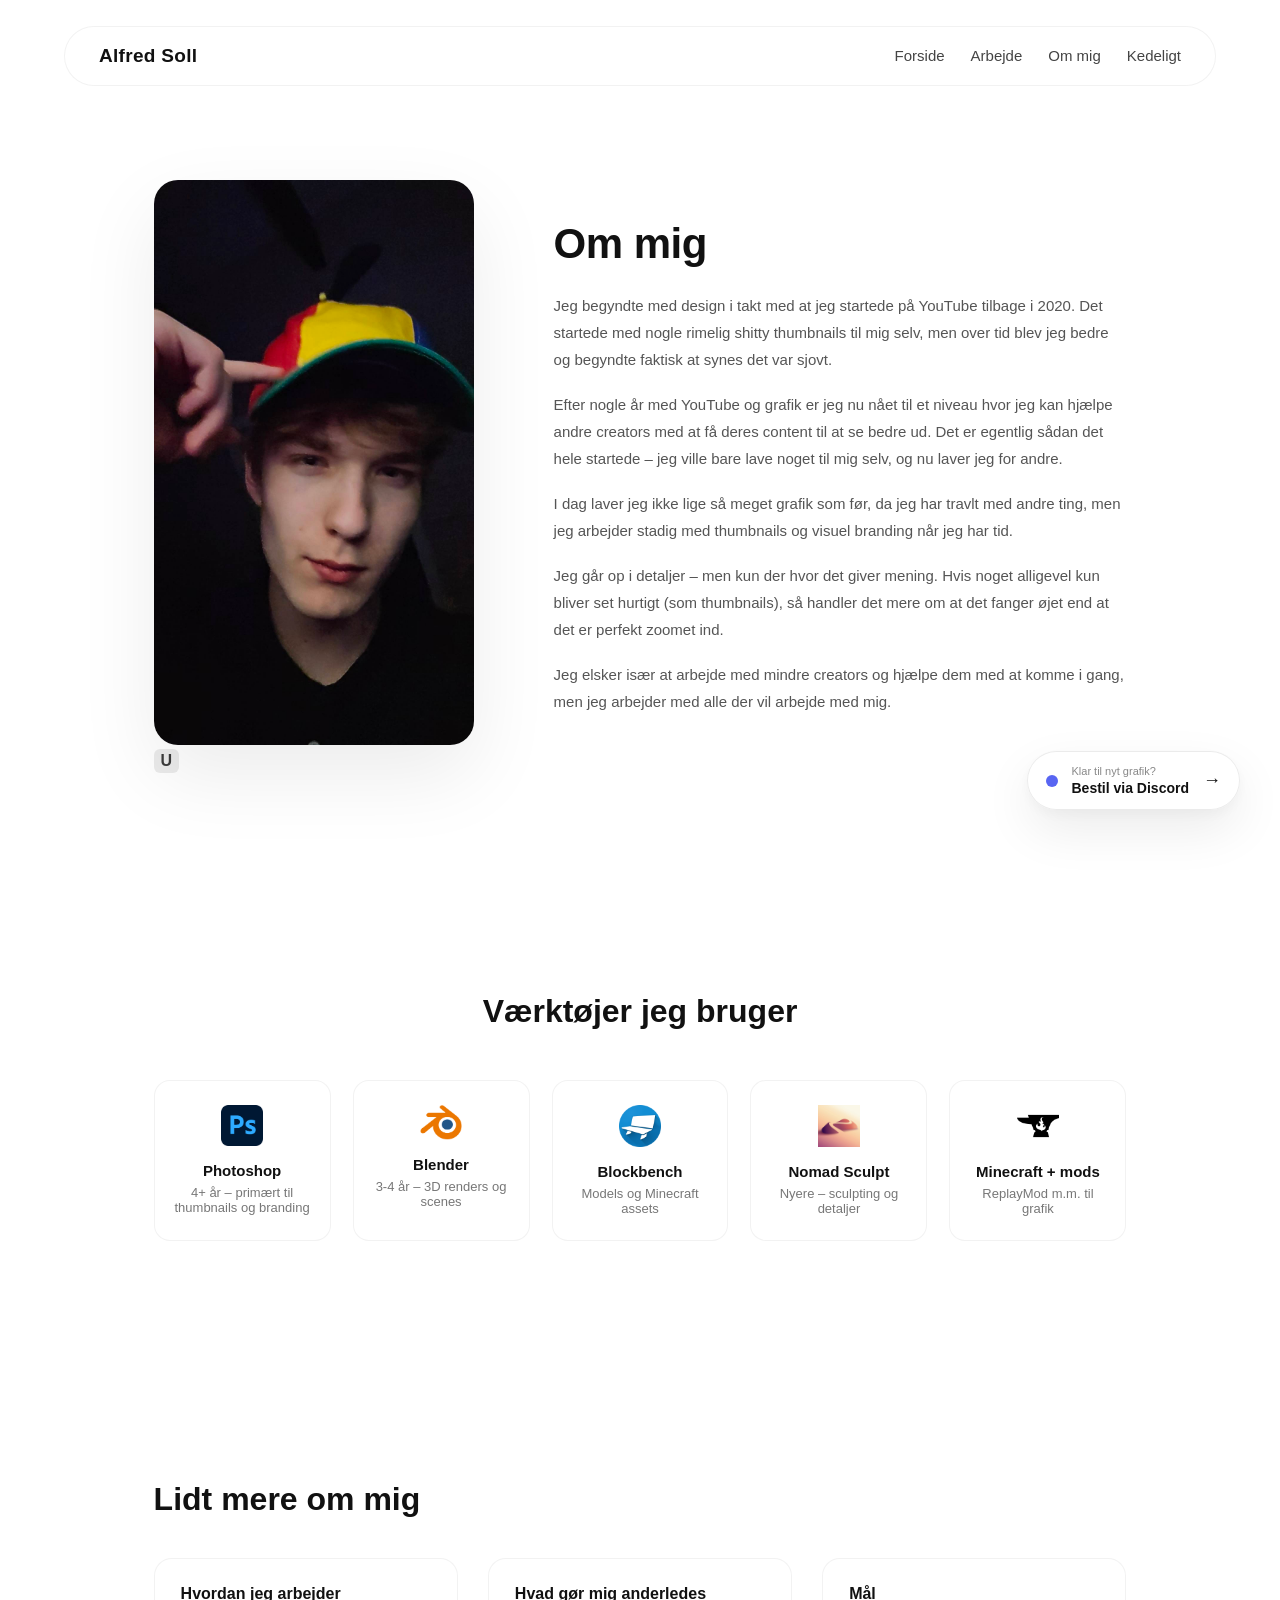
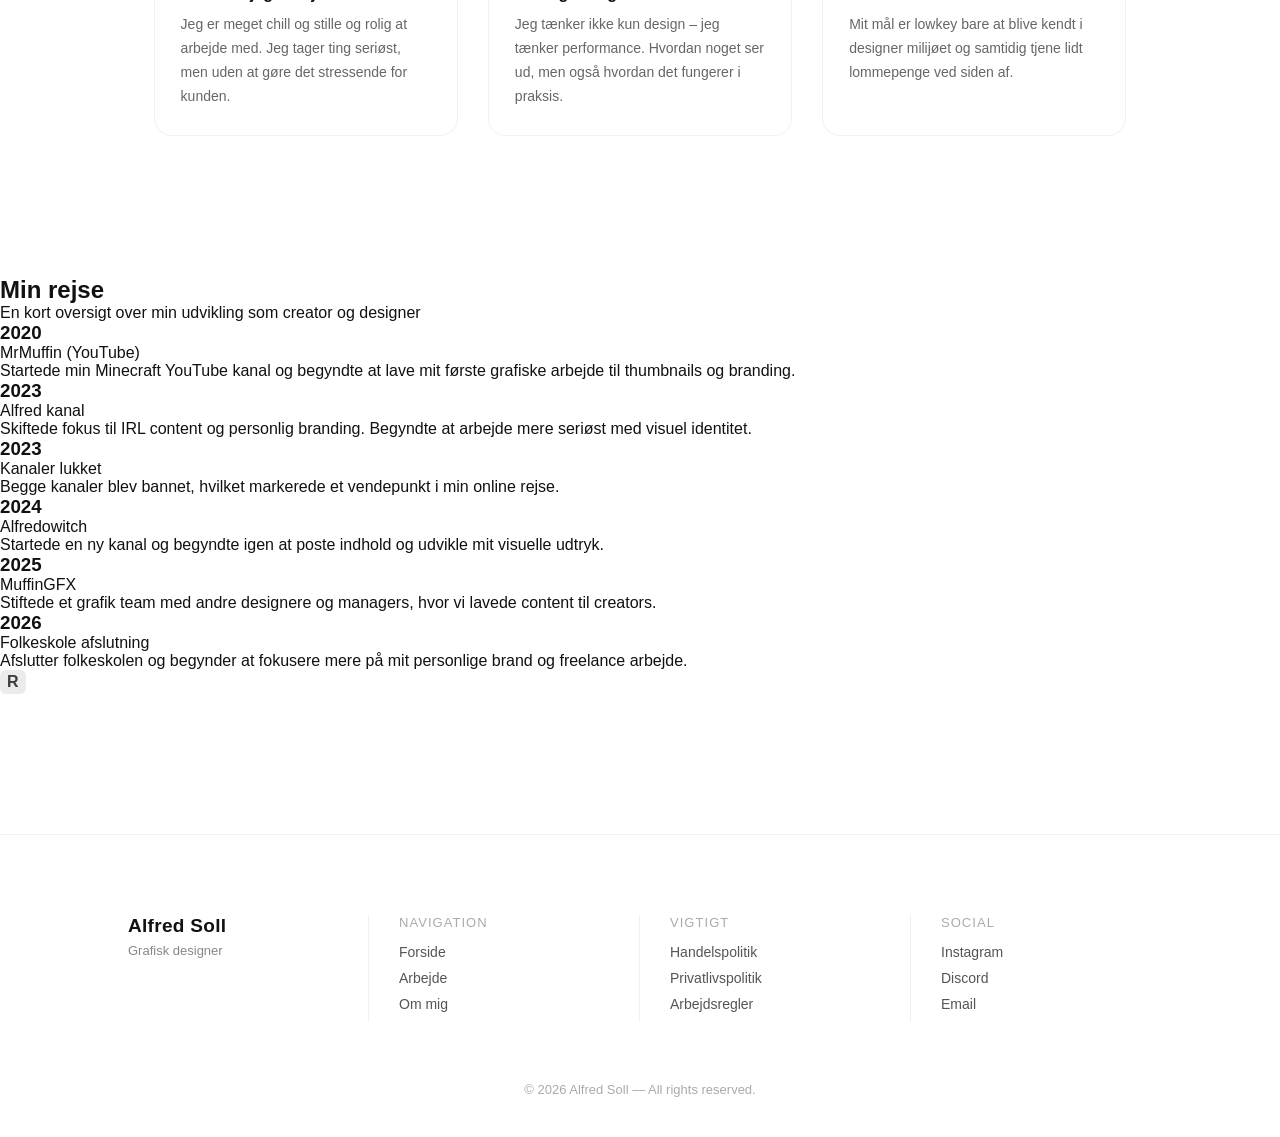
==== about.html @ ade2a6ad "Update about.html" ====
<!DOCTYPE html>
<html lang="da">
<head>
  <meta charset="UTF-8">
  <meta name="viewport" content="width=device-width, initial-scale=1.0">
  <title>Om mig - Alfred Soll</title>
  <link rel="stylesheet" href="style.css">
  <link rel="stylesheet" href="about.css">
  <link rel="icon" type="image/png" href="tools/navico.png">
  <meta property="og:title" content="Alfred Soll — Grafisk Designer">
  <meta property="og:description" content="Min personlige hjemmeside - find alt mit arbejde her.">
  <meta property="og:image" content="https://alfredsoll.dk/preview.png">
  <meta property="og:url" content="https://alfredsoll.dk">
  <meta property="og:type" content="website">

  <meta name="twitter:card" content="summary_large_image">
</head>
<body>

<!-- NAVBAR -->
<header class="nav" id="nav">
    <div class="left">
        <a href="/" class="brand">Alfred Soll</a>
    <button class="hamburger" onclick="document.querySelector('.center').classList.toggle('mobile-open')">☰</button>
    </div>

    <div class="center">
        <a href="/">Forside</a>
        <a href="/arbejde">Arbejde</a>
        <a href="/om-mig">Om mig</a>
        
        <div class="dropdown">
          <a href="#" class="dropbtn">Kedeligt</a>

          <div class="dropdown-content">
            <a href="legal/handelsbetingelser">Handelspolitik</a>
            <a href="legal/privatlivspolitik">Privatlivspolitik</a>
            <a href="legal/arbejdsregler">Arbejdsregler</a>
          </div>
        </div>
    </div>
    </header>

<!-- CONTENT -->
<section class="about">

  <div class="about-container">

    <!-- IMAGE -->
    <div class="about-image">
      <img src="billeder/sigma2.jpg" alt="Alfred Soll">
      <span class="hidden-letter">U</span>
    </div>

    <!-- TEXT -->
    <div class="about-text">

      <h1>Om mig</h1>

      <p>
        Jeg begyndte med design i takt med at jeg startede på YouTube tilbage i 2020. 
        Det startede med nogle rimelig shitty thumbnails til mig selv, men over tid blev jeg bedre 
        og begyndte faktisk at synes det var sjovt.
      </p>

      <p>
        Efter nogle år med YouTube og grafik er jeg nu nået til et niveau hvor jeg kan hjælpe andre creators 
        med at få deres content til at se bedre ud. Det er egentlig sådan det hele startede – jeg ville bare lave noget 
        til mig selv, og nu laver jeg for andre.
      </p>

      <p>
        I dag laver jeg ikke lige så meget grafik som før, da jeg har travlt med andre ting, 
        men jeg arbejder stadig med thumbnails og visuel branding når jeg har tid.
      </p>

      <p>
        Jeg går op i detaljer – men kun der hvor det giver mening. 
        Hvis noget alligevel kun bliver set hurtigt (som thumbnails), så handler det mere om 
        at det fanger øjet end at det er perfekt zoomet ind.
      </p>

      <p>
        Jeg elsker især at arbejde med mindre creators og hjælpe dem med at komme i gang, 
        men jeg arbejder med alle der vil arbejde med mig.
      </p>


    </div>

  </div>

</section>

<!-- TOOLS -->
<section class="tools">

  <h2>Værktøjer jeg bruger</h2>

  <div class="tools-grid">

    <div class="tool">
      <img src="tools/photoshop.png">
      <h3>Photoshop</h3>
      <p>4+ år – primært til thumbnails og branding</p>
    </div>

    <div class="tool">
      <img src="tools/blender.png">
      <h3>Blender</h3>
      <p>3-4 år – 3D renders og scenes</p>
    </div>

    <div class="tool">
      <img src="tools/blockbench.png">
      <h3>Blockbench</h3>
      <p>Models og Minecraft assets</p>
    </div>

    <div class="tool">
      <img src="tools/nomad.jpg">
      <h3>Nomad Sculpt</h3>
      <p>Nyere – sculpting og detaljer</p>
    </div>

    <div class="tool">
      <img src="tools/curseforge.png">
      <h3>Minecraft + mods</h3>
      <p>ReplayMod m.m. til grafik</p>
    </div>

  </div>

</section>

<!-- PERSONAL -->
<section class="about-extra">

  <h2>Lidt mere om mig</h2>

  <div class="extra-grid">

    <div>
      <h4>Hvordan jeg arbejder</h4>
      <p>
        Jeg er meget chill og stille og rolig at arbejde med. 
        Jeg tager ting seriøst, men uden at gøre det stressende for kunden.
      </p>
    </div>

    <div>
      <h4>Hvad gør mig anderledes</h4>
      <p>
        Jeg tænker ikke kun design – jeg tænker performance. 
        Hvordan noget ser ud, men også hvordan det fungerer i praksis.
      </p>
    </div>

    <div>
      <h4>Mål</h4>
      <p>
        Mit mål er lowkey bare at blive kendt i designer milijøet og samtidig tjene lidt lommepenge ved siden af.
      </p>
    </div>

  </div>

</section>

<section class="timeline-section">

  <div class="timeline-head">
    <h2>Min rejse</h2>
    <p>En kort oversigt over min udvikling som creator og designer</p>
  </div>

  <div class="timeline">

    <div class="timeline-item">
      <div class="timeline-left">
        <h3>2020</h3>
        <span>MrMuffin (YouTube)</span>
      </div>
      <div class="timeline-dot"></div>
      <div class="timeline-right">
        Startede min Minecraft YouTube kanal og begyndte at lave mit første grafiske arbejde til thumbnails og branding.
      </div>
    </div>

    <div class="timeline-item">
      <div class="timeline-left">
        <h3>2023</h3>
        <span>Alfred kanal</span>
      </div>
      <div class="timeline-dot"></div>
      <div class="timeline-right">
        Skiftede fokus til IRL content og personlig branding. Begyndte at arbejde mere seriøst med visuel identitet.
      </div>
    </div>

    <div class="timeline-item">
      <div class="timeline-left">
        <h3>2023</h3>
        <span>Kanaler lukket</span>
      </div>
      <div class="timeline-dot"></div>
      <div class="timeline-right">
        Begge kanaler blev bannet, hvilket markerede et vendepunkt i min online rejse.
      </div>
    </div>

    <div class="timeline-item">
      <div class="timeline-left">
        <h3>2024</h3>
        <span>Alfredowitch</span>
      </div>
      <div class="timeline-dot"></div>
      <div class="timeline-right">
        Startede en ny kanal og begyndte igen at poste indhold og udvikle mit visuelle udtryk.
      </div>
    </div>

    <div class="timeline-item">
      <div class="timeline-left">
        <h3>2025</h3>
        <span>MuffinGFX</span>
      </div>
      <div class="timeline-dot"></div>
      <div class="timeline-right">
        Stiftede et grafik team med andre designere og managers, hvor vi lavede content til creators.
      </div>
    </div>

    <div class="timeline-item">
      <div class="timeline-left">
        <h3>2026</h3>
        <span>Folkeskole afslutning</span>
      </div>
      <div class="timeline-dot"></div>
      <div class="timeline-right">
        Afslutter folkeskolen og begynder at fokusere mere på mit personlige brand og freelance arbejde.
      </div>
    </div>
  </div>

</section>

<span class="hidden-letter">R</span>
  
<!-- FOOTER -->
  <footer class="footer">

  <div class="footer-inner">

    <!-- BRAND -->
    <div class="footer-col">
      <div class="brand">Alfred Soll</div>
      <div class="sub">Grafisk designer</div>
    </div>

    <!-- NAV LINKS -->
    <div class="footer-col">
      <div class="title">Navigation</div>
      <a href="/">Forside</a>
      <a href="/arbejde">Arbejde</a>
      <a href="/om-mig">Om mig</a>
    </div>

    <!-- INFO LINKS -->
    <div class="footer-col">
      <div class="title">Vigtigt</div>
      <a href="/legal/handelsbetingelser">Handelspolitik</a>
      <a href="/legal/privatlivspolitik">Privatlivspolitik</a>
      <a href="/legal/arbejdsregler">Arbejdsregler</a>
    </div>

    <!-- SOCIAL -->
    <div class="footer-col">
      <div class="title">Social</div>
      <a href="https://www.instagram.com/alfred_soll/">Instagram</a>
      <a href="https://discordapp.com/users/1000572209238114454">Discord</a>
      <a href="mailto:alfredsoll10@gmail.com">Email</a>
    </div>

  </div>

  <div class="footer-bottom">
    © <span id="year"></span> Alfred Soll — All rights reserved.
  </div>

</footer>

<script src="about.js"></script>
<script src="script.js"></script>
<a href="https://discord.com/users/1000572209238114454"
   target="_blank"
   class="floating-contact">

  <div class="floating-dot"></div>

  <div class="floating-text">
    <span>Klar til nyt grafik?</span>
    <strong>Bestil via Discord</strong>
  </div>

  <div class="floating-arrow">
    →
  </div>

</a>
</body>
</html>
---- style.css ----
* {
  margin: 0;
  padding: 0;
  box-sizing: border-box;
  font-family: Inter, sans-serif;
}


html {
  scroll-behavior: smooth;
}

html, body {
  overflow-x: hidden;
}

body {
  background: #fff;
  color: #111;
  cursor: default;
}


a, .card, .img-wrap {
  cursor: pointer;
}




/* NAV - SUPER CLEAN FLOAT */
.nav {
  position: fixed;
  top: 26px;
  left: 50%;
  transform: translateX(-50%);

  width: 90%;
  max-width: 2000px;

  display: flex;
  justify-content: space-between;
  align-items: center;

  padding: 18px 34px;

  background: rgba(255,255,255,0.55);
  backdrop-filter: blur(18px);

  border: 1px solid rgba(0,0,0,0.05);
  border-radius: 999px;

  transition:
  padding 1.2s cubic-bezier(0.22, 1, 0.36, 1),
  background 1.2s cubic-bezier(0.22, 1, 0.36, 1),
  box-shadow 1.2s cubic-bezier(0.22, 1, 0.36, 1),
  max-width 1.4s cubic-bezier(0.22, 1, 0.36, 1);
  z-index: 9999;

  will-change: padding, max-width, background, box-shadow;
  backface-visibility: hidden;
}

/* scroll state */
.nav.scrolled {
  padding: 18px 40px;
  background: rgba(255,255,255,0.55);
  backdrop-filter: blur(18px);
  box-shadow: 0 12px 35px rgba(0,0,0,0.06);
  max-width: 1050px;
}

/* LEFT */
.left {
  font-weight: 600;
  font-size: 17px;
  letter-spacing: 0.2px;
}

/* CENTER LINKS */
.center {
  display: flex;
  gap: 26px;
}

.center a {
  text-decoration: none;
  font-size: 15px;
  color: #444;
  position: relative;
  transition: color 0.25s ease, transform 0.25s ease;
}

.center a:hover {
  color: #000;
  transform: translateY(-1px);
}

/* underline */
.center a::after {
  content: "";
  position: absolute;
  left: 0;
  bottom: -6px;
  width: 0%;
  height: 1px;
  background: #111;
  transition: 0.25s;
}

.center a:hover::after {
  width: 100%;
}

.right a {
  margin-left: 18px;
  text-decoration: none;
  color: #444;
  font-size: 14px;
}

.right a:hover {
  color: #000;
}

/* HERO */
.hero {
  height: 100vh;
  position: relative;

  display: flex;
  justify-content: center;
  align-items: center;

  overflow: hidden;
}



/* BACKGROUND SLIDESHOW */
.bg-slideshow {
  position: absolute;
  top: 0;
  left: 0;

  width: 100%;
  height: 90%;   /* 👈 gør den kortere i højden */

  overflow: hidden;
  z-index: 0;
}
.slider-track {
  display: flex;
  width: max-content;
  height: 100%;
  animation: scroll 180s linear infinite;
  will-change: transform;
}

.slider-track img {
  flex: 0 0 100vw;
  height: 100%;
  object-fit: cover;
  filter: blur(6px);
  transform: scale(1.05);
  
}

@keyframes scroll {
  0% {
    transform: translateX(0);
  }
  100% {
    transform: translateX(-50%);
  }
}

.overlay {
  position: absolute;
  inset: 0;

  background: linear-gradient(
    to bottom,
    rgba(0,0,0,0.25),
    rgba(255,255,255,0.10)
  );
}

/* HERO CARD ABOVE */
.hero-card {
  position: relative;
  z-index: 2;

  text-align: center;
  max-width: 650px;

  color: #fff; /* vigtigt */
}

.hero-card h1 {
  font-size: 54px;
  font-weight: 600;

  color: #fff;

  text-shadow:
    0 10px 40px rgba(0,0,0,0.6),
    0 2px 10px rgba(0,0,0,0.4);
}

.hero-card p {
  color: rgba(255,255,255,0.85);
  text-shadow: 0 8px 25px rgba(0,0,0,0.5);
}


.hero-card .meta {
  color: rgba(255,255,255,0.85);
  font-size: 15px;
  margin-top: 6px;

  text-shadow: 0 8px 25px rgba(0,0,0,0.55);
}

.hero-card .bio {
  margin-top: 12px;
  max-width: 420px;
  margin-left: auto;
  margin-right: auto;

  font-size: 15px;
  line-height: 1.6;

  color: rgba(255,255,255,0.78);

  text-shadow:
    0 10px 35px rgba(0,0,0,0.55),
    0 2px 10px rgba(0,0,0,0.35);
}



.profile {
  width: 120px;
  height: 120px;
  border-radius: 50%;
  object-fit: cover;

  box-shadow: 0 25px 60px rgba(0,0,0,0.15);
  margin-bottom: 20px;

  border: 2px solid rgba(255,255,255,0.3);
  box-shadow: 0 25px 60px rgba(0,0,0,0.4);
}



.profile {
  width: 200px;
  height: 200px;
  border-radius: 50%;
  object-fit: cover;
}

h1 {
  font-size: 46px;
  font-weight: 600;
}

.hero p {
  color: #666;
}

.desc {
  margin-top: 10px;
  max-width: 400px;
  color: #777;
  line-height: 1.6;
}

/* WORK */
.work {
  padding: 120px 10%;
  text-align: center;
}

.projects {
  margin-top: 30px;
  display: grid;
  grid-template-columns: repeat(3, 1fr);
  gap: 16px;
}

.projects div {
  height: 180px;
  background: #f6f6f6;
}


.footer {
  margin-top: 140px;
  padding: 80px 10% 40px;

  background: #fff;
  border-top: 1px solid rgba(0,0,0,0.06);
}

/* MAIN GRID */
.footer-inner {
  display: grid;
  grid-template-columns: repeat(4, 1fr);
  gap: 60px;
}

/* BRAND */
.brand {
  font-size: 18px;
  font-weight: 600;
  color: #111;
}

.sub {
  margin-top: 6px;
  font-size: 13px;
  color: #888;
}

/* SECTION TITLE */
.title {
  font-size: 13px;
  color: #aaa;
  margin-bottom: 14px;
  text-transform: uppercase;
  letter-spacing: 0.08em;
}

/* LINKS */
.footer a {
  display: block;
  text-decoration: none;

  font-size: 14px;
  color: #555;

  margin-bottom: 10px;

  transition: 0.25s;
}

.footer a:hover {
  color: #000;
  transform: translateX(2px);
}

/* DIVIDER FEEL BETWEEN SECTIONS */
.footer-col {
  position: relative;
}

.footer-col:not(:last-child)::after {
  content: "";
  position: absolute;
  right: -30px;
  top: 0;

  width: 1px;
  height: 100%;

  background: rgba(0,0,0,0.06);
}

/* BOTTOM */
.footer-bottom {
  margin-top: 60px;
  text-align: center;

  font-size: 13px;
  color: #aaa;
}

/* RESPONSIVE */
@media (max-width: 900px) {
  .footer-inner {
    grid-template-columns: 1fr 1fr;
    gap: 40px;
  }

  .footer-col::after {
    display: none;
  }
}

@media (max-width: 500px) {
  .footer-inner {
    grid-template-columns: 1fr;
  }
}

/* RESPONSIVE */
@media (max-width: 768px) {
  .projects {
    grid-template-columns: 1fr;
  }

  h1 {
    font-size: 34px;
  }
}

.brand {
  text-decoration: none;
  color: #111;

  font-size: 19px;
  font-weight: 600;
  letter-spacing: 0.3px;

  transition: 0.2s;
}

.brand:hover {
  opacity: 0.7;
}




.project {
  padding: 140px 10% 120px;
}

.project-hero {
  height: 400px;
  background: #eee;
  border-radius: 20px;
  margin-bottom: 40px;
}

.project-meta {
  color: #888;
  margin: 10px 0 20px;
}

.project-text {
  max-width: 600px;
  line-height: 1.6;
  color: #555;
}

.project-gallery {
  margin-top: 40px;
  display: grid;
  grid-template-columns: repeat(3, 1fr);
  gap: 15px;
}



.project-gallery img {
  opacity: 1; /* vigtigt */
  transform: none;
}

.project-gallery img:nth-child(2) { animation-delay: 0.05s; }
.project-gallery img:nth-child(3) { animation-delay: 0.1s; }
.project-gallery img:nth-child(4) { animation-delay: 0.15s; }

@keyframes fadeUp {
  from {
    opacity: 0;
    transform: translateY(10px);
  }
  to {
    opacity: 1;
    transform: translateY(0);
  }
}

.projects {
  margin-top: 40px;
  display: grid;
  grid-template-columns: repeat(3, 1fr);
  gap: 24px;
}

.project-card {
  display: flex;
  flex-direction: column;
  gap: 10px;

  background: transparent;
  border: none;
  padding: 0;
  box-shadow: none;
}

.project-card img {
  width: 100%;
  aspect-ratio: 16 / 9;
  object-fit: cover;
  border-radius: 14px;

  transition: transform 0.4s ease, box-shadow 0.4s ease;
}

.project-card:hover img {
  transform: scale(1.03);
  box-shadow: 0 18px 40px rgba(0,0,0,0.12);
}

.work h2 {
  font-size: 28px;
  font-weight: 600;
  letter-spacing: -0.5px;
  margin-bottom: 6px;
}

.project-card h3 {
  font-size: 14px;
  font-weight: 600;
  margin-top: 8px;
  color: #111;
  letter-spacing: -0.2px;
}

.project-card p {
  font-size: 12.5px;
  color: rgba(0,0,0,0.6);
  line-height: 1.4;
  margin-top: 3px;
}

.project-card .text {
  background: transparent !important;
  padding: 0 !important;
  margin: 0;
}

.project-card {
  background: transparent !important;
  border: none !important;
  box-shadow: none !important;
}


.contact {
  padding: 100px 10%;
  text-align: center;
}

/* GRID */
.contact-grid {
  margin-top: 40px;

  display: flex;
  justify-content: center;
  gap: 18px;
  flex-wrap: wrap;
}

/* CARD */
.contact-card {
  display: flex;
  align-items: center;
  gap: 14px;

  padding: 14px 18px;
  border-radius: 14px;

  background: rgba(255,255,255,0.7);
  backdrop-filter: blur(10px);

  border: 1px solid rgba(0,0,0,0.06);

  transition: all 0.25s ease;
  cursor: pointer;
}

/* HOVER */
.contact-card:hover {
  transform: translateY(-3px);
  box-shadow: 0 12px 30px rgba(0,0,0,0.08);
}

/* ICON */
.icon {
  width: 22px;
  height: 22px;
  color: #111;

  display: flex;
  align-items: center;
  justify-content: center;
}

.icon svg {
  width: 100%;
  height: 100%;
}

/* TEXT */
.text {
  display: flex;
  flex-direction: column;
  align-items: flex-start;
}

.label {
  font-size: 11px;
  color: #888;
}

.value {
  font-size: 13px;
  color: #111;
  font-weight: 500;
}

/* RESPONSIVE */
@media (max-width: 600px) {
  .contact-grid {
    flex-direction: column;
    align-items: center;
  }
}


.hint {
  font-size: 11px;
  color: rgba(0,0,0,0.35);
  margin-top: 2px;

  transition: 0.2s ease;
}

/* lidt hover feedback */
.contact-card:hover .hint {
  color: rgba(0,0,0,0.55);
}







.services {
  padding: 120px 10%;
  text-align: center;
}

.services h2 {
  font-size: 32px;
  margin-bottom: 6px;
}

.services-sub {
  color: #777;
  font-size: 14px;
  margin-bottom: 40px;
}

.services-grid {
  display: grid;
  grid-template-columns: repeat(3, 1fr);
  gap: 16px; /* mindre spacing = mere clean */
}

.service {
  padding: 18px 18px; /* mindre box */
  border-radius: 14px;

  background: #fff;
  border: 1px solid rgba(0,0,0,0.06);

  text-align: left;

  transition: 0.25s ease;
}

.service:hover {
  transform: translateY(-4px);
  box-shadow: 0 12px 30px rgba(0,0,0,0.06);
}

.service h3 {
  font-size: 16px;
  margin-bottom: 6px;
}

.service p {
  font-size: 13px;
  color: #666;
  line-height: 1.5;
}






.dropdown {
  position: relative;
  display: inline-block;
}

.dropbtn {
  text-decoration: none;
  font-size: 15px;
  color: #444;
  transition: 0.2s;
}

.dropbtn:hover {
  color: #000;
}

/* dropdown box */
.dropdown-content {
  position: absolute;
  top: 35px;
  left: 0;

  min-width: 180px;

  background: rgba(255,255,255,0.75);
  backdrop-filter: blur(16px);

  border: 1px solid rgba(0,0,0,0.06);
  border-radius: 14px;

  padding: 8px;

  opacity: 0;
  visibility: hidden;
  transform: translateY(10px);

  transition: 0.25s ease;

  box-shadow: 0 12px 30px rgba(0,0,0,0.08);
  z-index: 9999;
}

/* show on hover */
.dropdown:hover .dropdown-content {
  opacity: 1;
  visibility: visible;
  transform: translateY(0);
}

/* links */
.dropdown-content a {
  display: block;
  padding: 10px 12px;

  font-size: 13px;
  color: #444;
  text-decoration: none;

  border-radius: 10px;

  transition: 0.2s;
}

.dropdown-content a:hover {
  background: rgba(0,0,0,0.04);
  color: #000;
}





/* work */


.grid {
  display: grid;
  grid-template-columns: repeat(3, 1fr);
  gap: 20px;
  margin-top: 40px;
}

/* CARD */
.card {
  position: relative;
  display: block;

  border-radius: 16px;
  overflow: hidden;

  background: #eee;
}

/* IMAGE */
.card img {
  width: 100%;
  height: 100%;
  object-fit: cover;
  display: block;

  transition: transform 0.4s ease;
}

/* HOVER ZOOM */
.card:hover img {
  transform: scale(1.05);
}

/* OVERLAY */
.card .overlay {
  position: absolute;
  inset: 0;

  display: flex;
  flex-direction: column;
  justify-content: flex-end;

  padding: 16px;

  background: linear-gradient(
    to top,
    rgba(0,0,0,0.65),
    rgba(0,0,0,0)
  );

  opacity: 0;
  transition: 0.3s ease;
}

/* SHOW ON HOVER */
.card:hover .overlay {
  opacity: 1;
}

/* TEXT */
.card h3 {
  color: #fff;
  font-size: 15px;
  margin-bottom: 4px;
}

.card p {
  color: rgba(255,255,255,0.85);
  font-size: 12px;
}


.page-title {
  font-size: 36px;
  font-weight: 600;
  margin-bottom: 6px;
}

.page-sub {
  font-size: 14px;
  color: #777;

  max-width: 420px;

  line-height: 1.5;
}


.project-gallery {
  margin-top: 30px;
  display: grid;
  grid-template-columns: repeat(3, 1fr);
  gap: 12px;
  animation: fadeUp 0.6s ease forwards;
}

.project-gallery img {
  width: 100%;
  border-radius: 12px;
  object-fit: cover;
}


.back {
  padding: 120px 10% 0;
}

.back a {
  text-decoration: none;
  font-size: 14px;
  color: #666;

  transition: 0.2s;
}

.back a:hover {
  color: #000;
  transform: translateX(-2px);
}



.img-wrap {
  position: relative;
  overflow: hidden;
  border-radius: 12px;
  width: 100%;
  opacity: 0;
  animation: fadeUp 0.6s ease forwards;
}

.img-wrap img {
  width: 100%;
  height: auto;
  display: block;
  object-fit: cover;

  transition: transform 0.55s cubic-bezier(0.22, 1, 0.36, 1);
  will-change: transform;

  filter: saturate(1.05) contrast(1.02);
}

.img-wrap:hover img {
  transform: scale(1.08);
}
/* ✨ SHINE */
.img-wrap::after {
  content: "";
  position: absolute;
  top: 0;
  left: -75%;

  width: 50%;
  height: 100%;

  background: linear-gradient(
    120deg,
    transparent,
    rgba(255,255,255,0.5),
    transparent
  );

  transform: skewX(-20deg);
}

/* animation */
.img-wrap:hover::after {
  animation: shine 0.8s ease;
}

@keyframes shine {
  0% {
    left: -75%;
  }
  100% {
    left: 125%;
  }
}







.results {
  padding: 120px 10%;
  text-align: center;
}

.results-grid {
  margin-top: 40px;
  display: grid;
  grid-template-columns: repeat(3, 1fr);
  gap: 16px;
}

.result {
  padding: 25px;
  border-radius: 14px;
  background: rgba(255,255,255,0.7);
  border: 1px solid rgba(0,0,0,0.06);
}

.result h3 {
  font-size: 28px;
  font-weight: 600;
}

.result p {
  font-size: 13px;
  color: #777;
}





.process {
  padding: 140px 10%;
  text-align: center;
  position: relative;
}

.process-flow {
  margin-top: 60px;
  display: flex;
  justify-content: space-between;
  position: relative;
}

/* line */
.flow-line {
  position: absolute;
  top: 18px;
  left: 5%;
  right: 5%;
  height: 2px;
  background: rgba(0,0,0,0.08);
  overflow: hidden;
}

/* animated moving dot (the “arrow feel”) */
.flow-line::after {
  content: "";
  position: absolute;
  width: 20%;
  height: 100%;
  background: #111;
  animation: flow 3s infinite ease-in-out;
}

@keyframes flow {
  0% { left: -20%; }
  100% { left: 120%; }
}

.step {
  width: 22%;
  position: relative;
  text-align: center;
}

.dot {
  width: 12px;
  height: 12px;
  background: #111;
  border-radius: 50%;
  margin: 0 auto 12px;
  transition: 0.3s ease;
}

.step:hover .dot {
  transform: scale(1.4);
  background: #000;
}

.step h3 {
  font-size: 16px;
  margin-bottom: 6px;
}

.step p {
  font-size: 13px;
  color: #777;
}







/* =======================
   REVIEWS WRAPPER FIX
======================= */

.reviews {
  padding: 140px 10%;
  text-align: center;
}

/* =======================
   REVIEWS CAROUSEL FIX
======================= */

.carousel {
  position: relative;
  max-width: 1200px;
  margin: 70px auto;
  overflow: visible; /* ❗ vigtig fix */
}

/* TRACK */
.track {
  display: flex;
  gap: 0;
  transition: transform 0.5s ease;
  will-change: transform;
}



/* CARD - NORMAL STØRRELSE (FIXED) */
/* CARD */
.review-card {
  flex: 0 0 calc(33.333% - 26px);
  margin: 0 13px;

  padding: 24px;
  border-radius: 18px;

  background: #fff;
  border: 1px solid rgba(0,0,0,0.06);
  box-shadow: 0 14px 40px rgba(0,0,0,0.08);
}

/* hover */
.review-card:hover {
  transform: translateY(-5px);
  box-shadow: 0 22px 60px rgba(0,0,0,0.12);
}

/* TEXT ALIGN FIX */
.review-text {
  font-size: 14px;
  line-height: 1.6;
  color: #444;
  text-align: left;
}

/* TOP */
.review-top {
  display: flex;
  align-items: center;
  gap: 12px;
  margin-bottom: 14px;
}


.review-top img {
  width: 40px;   /* mindre */
  height: 40px;

  border-radius: 50%; /* helt rund */
  object-fit: cover;

  border: 2px solid rgba(0,0,0,0.06);
}

/* TEXT LEFT ALIGN FIX */
.review-text {
  font-size: 14px;
  line-height: 1.6;
  color: #444;
  margin-bottom: 16px;

  text-align: left;
}


.review-name {
  font-weight: 600;
  font-size: 14px;
  color: #111;
}

/* username styling */
.review-username {
  font-size: 12px;

  color: #5b6cff; /* nice soft blue */
  font-weight: 500;

  letter-spacing: 0.2px;

  padding: 2px 8px;
  border-radius: 999px;

  background: rgba(91,108,255,0.08);
  display: inline-block;
  
  margin-top: 2px;
  box-shadow: 0 6px 20px rgba(91,108,255,0.15);
}

/* STARS */
.stars {
  display: flex;
  gap: 5px;
}

/* FORCE COLOR */
.star {
  width: 18px;
  height: 18px;

  fill: #ff8a1f !important; /* 🔥 vigtig fix */
  color: #ff8a1f;

  filter: drop-shadow(0 2px 6px rgba(255,138,31,0.25));
}

/* empty stars */
.star.empty {
  fill: rgba(0,0,0,0.12) !important;
  color: rgba(0,0,0,0.12);
}
/* =======================
   ARROWS FIX (REAL FIX)
======================= */

.arrow {
  position: absolute;
  top: 50%;
  transform: translateY(-50%);

  background: transparent; /* ❗ ingen baggrund */
  border: none;           /* ❗ ingen cirkel/ramme */

  width: 40px;
  height: 40px;

  display: flex;
  align-items: center;
  justify-content: center;

  font-size: 32px;
  color: #111;

  cursor: pointer;
  z-index: 999;

  transition: 0.2s ease;
}

/* hover */
.arrow:hover {
  transform: translateY(-50%) scale(1.2);
  opacity: 0.7;
}

/* positions */
.arrow.left {
  left: -20px;
}

.arrow.right {
  right: -20px;
}

/* remove focus weirdness */
.arrow:focus {
  outline: none;
}
/* =======================
   RESPONSIVE
======================= */

@media (max-width: 900px) {
  .review-card {
    flex: 0 0 85%;
  }

  .arrow.left {
    left: 8px;
  }

  .arrow.right {
    right: 8px;
  }
}


.sticky-cta {
  position: fixed;
  bottom: 24px;
  right: 24px;
  z-index: 9999;
}

.sticky-cta a {
  display: inline-block;

  padding: 12px 18px;
  border-radius: 999px;

  background: rgba(0,0,0,0.9);
  color: #fff;

  font-size: 13px;
  font-weight: 500;
  text-decoration: none;

  box-shadow: 0 12px 30px rgba(0,0,0,0.15);

  transition: 0.25s ease;
}

.sticky-cta a:hover {
  transform: translateY(-2px);
  background: rgba(0,0,0,1);
}



body {
  animation: pageIn 0.8s ease;
}

@keyframes pageIn {
  from {
    opacity: 0;
    transform: translateY(10px);
  }
  to {
    opacity: 1;
    transform: translateY(0);
  }
}

/* MOBILE FIXES */
.hamburger{display:none;cursor:pointer;font-size:28px;border:none;background:none;}

@media (max-width:768px){

.nav{
top:12px;
width:95%;
padding:14px 18px;
border-radius:20px;
flex-wrap:wrap;
}

.center{
display:none;
width:100%;
flex-direction:column;
gap:14px;
padding-top:15px;
}

.center.mobile-open{
display:flex;
}

.hamburger{
display:block;
}

.left{
display:flex;
align-items:center;
justify-content:space-between;
width:100%;
}

.hero-card h1{
font-size:42px;
}

.profile{
width:140px;
height:140px;
}

.services,
.contact,
.results,
.process,
.reviews{
padding:80px 5%;
}

.projects,
.services-grid,
.grid,
.project-gallery,
.results-grid{
grid-template-columns:1fr !important;
gap:24px;
}

.project-card img{
aspect-ratio:16/9;
}

.project-card h3{
font-size:18px;
}

.project-card p{
font-size:14px;
}

.service{
padding:22px;
}

.footer {
  margin-top: 60px;
  padding: 40px 6% 20px;
}

.footer-inner{
gap:20px;
}

.footer-col{
text-align:center;
}

.footer-col::after{
display:none !important;
}
}


@media (max-width:768px){

.work{
display:none;
}

}


@media (max-width: 768px) {
  .project-hero {
    height: 260px;
    background-size: contain; /* vigtig ændring */
    background-repeat: no-repeat;
    background-color: #111; /* giver nice frame baggrund */
    border-radius: 14px;
  }
}


.floating-contact {
  position: fixed;
  right: 40px;
  bottom: 90px;
  z-index: 9999;

  display: flex;
  align-items: center;
  gap: 14px;

  padding: 14px 18px;

  background: rgba(255,255,255,0.92);
  backdrop-filter: blur(20px);

  border: 1px solid rgba(0,0,0,0.08);
  border-radius: 999px;

  text-decoration: none;
  color: #111;

  box-shadow:
    0 20px 50px rgba(0,0,0,0.08),
    0 5px 15px rgba(0,0,0,0.04);

  transition: all .35s cubic-bezier(.22,1,.36,1);

  animation: floating 4s ease-in-out infinite;
}

.floating-contact:hover {
  transform: translateY(-5px);
  box-shadow:
    0 30px 70px rgba(0,0,0,0.12),
    0 10px 25px rgba(0,0,0,0.08);
}

.floating-dot {
  width: 12px;
  height: 12px;
  border-radius: 50%;

  background: #5865F2;

  animation: pulse 2s infinite;
}

.floating-text {
  display: flex;
  flex-direction: column;
}

.floating-text span {
  font-size: 11px;
  color: #888;
  line-height: 1;
  margin-bottom: 4px;
}

.floating-text strong {
  font-size: 14px;
  font-weight: 600;
  line-height: 1;
}

.floating-arrow {
  font-size: 18px;
  transition: transform .3s ease;
}

.floating-contact:hover .floating-arrow {
  transform: translateX(4px);
}

@keyframes pulse {
  0% {
    box-shadow: 0 0 0 0 rgba(88,101,242,0.5);
  }

  70% {
    box-shadow: 0 0 0 12px rgba(88,101,242,0);
  }

  100% {
    box-shadow: 0 0 0 0 rgba(88,101,242,0);
  }
}

@media (max-width: 768px) {

  .floating-contact {
    right: 14px;
    bottom: 35px;

    padding: 12px 14px;
    gap: 10px;
  }

  .floating-text span {
    font-size: 10px;
  }

  .floating-text strong {
    font-size: 13px;
  }

}

@keyframes floating {

  0% {
    transform: translateY(0px);
  }

  50% {
    transform: translateY(-8px);
  }

  100% {
    transform: translateY(0px);
  }

}


.results h3 {
  font-size: 38px;
  font-weight: 700;
  transition: 0.3s;
}




.birthday-popup{
  position:fixed;
  inset:0;
  display:flex;
  justify-content:center;
  align-items:center;
  background:rgba(0,0,0,.55);
  backdrop-filter:blur(18px);
  z-index:999999;
}

/* CARD */
.birthday-card{
  position:relative;
  width:92%;
  max-width:480px;

  padding:34px;

  border-radius:22px;

  background:#fff;

  box-shadow:
    0 40px 120px rgba(0,0,0,.25);

  text-align:center;

  transform:scale(.96);
  animation:pop .35s ease forwards;
}

/* badge */
.birthday-badge{
  display:inline-block;
  font-size:11px;
  letter-spacing:.12em;
  padding:6px 12px;
  border-radius:999px;
  background:#f3f3f3;
  margin-bottom:12px;
  color:#444;
}

/* text */
.birthday-card h2{
  font-size:28px;
  margin-bottom:8px;
}

.birthday-card p{
  color:#666;
  font-size:14px;
  line-height:1.5;
}

.muted{
  font-size:12px;
  color:#999;
}

/* INPUT BOXES */
.code-input{
  display:flex;
  justify-content:center;
  gap:8px;
  margin:16px 0;
}

.code-input input{
  width:42px;
  height:48px;

  text-align:center;
  font-size:18px;
  font-weight:600;

  border-radius:10px;
  border:1px solid #e5e5e5;

  outline:none;

  transition:.2s ease;
}

.code-input input:focus{
  border-color:#111;
  transform:translateY(-2px);
}

/* BUTTON */
.hunt button,
.birthday-actions a{
  margin-top:10px;
  padding:10px 18px;

  border:none;
  border-radius:999px;

  background:#111;
  color:#fff;

  cursor:pointer;

  transition:.2s ease;
}

.hunt button:hover,
.birthday-actions a:hover{
  transform:translateY(-2px);
  opacity:.85;
}

/* reward */
#rewardBox{
  margin-top:12px;
  font-size:13px;
  color:#2ecc71;
}

/* close */
.birthday-close{
  position:absolute;
  top:12px;
  right:12px;

  width:34px;
  height:34px;

  border:none;
  border-radius:50%;

  background:#f2f2f2;

  cursor:pointer;

  transition:.2s ease;
}

.birthday-close:hover{
  background:#e9e9e9;
  transform:scale(1.05);
}

/* reopen button (NEW FIX) */
#birthdayReopen{
  position:fixed;
  left:18px;
  bottom:18px;

  padding:10px 14px;

  border-radius:999px;
  border:none;

  background:#111;
  color:#fff;

  font-size:13px;

  box-shadow:0 20px 50px rgba(0,0,0,.2);

  cursor:pointer;

  transition:.25s ease;

  display:none;
}

#birthdayReopen:hover{
  transform:translateY(-3px);
}

/* arrow hint animation */
#guideArrow{
  position:fixed;
  left:40px;
  bottom:70px;

  width:2px;
  height:40px;

  background:linear-gradient(to bottom, transparent, #111);

  opacity:0;
}

@keyframes pop{
  to{transform:scale(1)}
}
.birthday-actions{
  margin-top:18px;
}

.code-result{
  margin-top:14px;
}

.slot{
  font-size:22px;
  font-weight:700;
  letter-spacing:2px;

  padding:10px 14px;
  border-radius:12px;

  background:#f5f5f5;
  border:1px solid #e6e6e6;

  display:inline-block;
  min-width:180px;

  animation: pop .25s ease;
}

.copy-btn{
  margin-top:10px;
  padding:8px 14px;

  border:none;
  border-radius:999px;

  background:#111;
  color:#fff;

  font-size:12px;

  cursor:pointer;

  transition:.2s ease;
}

.copy-btn:hover{
  transform:translateY(-2px);
  opacity:.85;
}

.code-result.done .slot{
  background:#eaffea;
  border-color:#b7f5b7;
  color:#1e7d1e;
}

@keyframes pop{
  from{transform:scale(.9); opacity:.5;}
  to{transform:scale(1); opacity:1;}
}

.toast{
  position:fixed;
  bottom:30px;
  left:50%;
  transform:translateX(-50%) translateY(20px);

  background:rgba(0,0,0,0.85);
  color:#fff;

  padding:12px 16px;
  border-radius:999px;

  font-size:13px;

  opacity:0;
  pointer-events:none;

  transition:0.3s ease;

  z-index:999999;
}

.toast.show{
  opacity:1;
  transform:translateX(-50%) translateY(0px);
}
.slot{
  cursor:pointer;
  transition:0.2s ease;
}

.slot:hover{
  transform:scale(1.03);
}

.copy-msg{
  margin-top:12px;
  font-size:13px;
  color:#2ecc71;

  opacity:0;
  transform:translateY(6px);

  animation:fadeIn .25s ease forwards;
}

.copy-msg.hide{
  opacity:0;
  transform:translateY(-6px);
  transition:0.3s ease;
}

@keyframes fadeIn{
  to{
    opacity:1;
    transform:translateY(0);
  }
}

.hidden-letter{
  display: inline-block;

  font-size: 16px;
  font-weight: 800;

  color: rgba(0,0,0,0.75);
  background: rgba(0,0,0,0.08);

  padding: 3px 7px;
  border-radius: 6px;

  cursor: pointer;
  user-select: none;

  transition: 0.15s ease;
}
.hidden-letter:hover{
  background: rgba(0,0,0,0.15);
  transform: scale(1.05);
}
---- about.css ----
/* ABOUT */
.about {
  padding: 180px 12% 100px;
}

.about-container {
  display: grid;
  grid-template-columns: 320px 1fr;
  gap: 80px;
  align-items: center;
}

.about-image img {
  width: 100%;
  border-radius: 24px;

  box-shadow: 0 30px 80px rgba(0,0,0,0.08);
}

.about-text h1 {
  font-size: 42px;
  margin-bottom: 24px;
  letter-spacing: -0.5px;
}

.about-text p {
  color: #555;
  line-height: 1.8;
  margin-bottom: 18px;
  font-size: 15px;
}

.about-highlight {
  margin-top: 28px;
  padding: 18px 22px;

  background: rgba(0,0,0,0.03);
  border-radius: 14px;

  font-size: 14px;
}


/* TOOLS */
.tools {
  padding: 120px 12%;
  text-align: center;
}

.tools h2 {
  font-size: 32px;
  margin-bottom: 10px;
}

.tools-grid {
  margin-top: 50px;

  display: grid;
  grid-template-columns: repeat(5, 1fr);
  gap: 22px;
}

.tool {
  padding: 24px 18px;
  border-radius: 16px;

  background: #fff;
  border: 1px solid rgba(0,0,0,0.05);

  transition: 0.3s ease;
}

.tool:hover {
  transform: translateY(-6px);
  box-shadow: 0 20px 50px rgba(0,0,0,0.08);
}

.tool img {
  width: 42px;
  margin-bottom: 12px;
}

.tool h3 {
  font-size: 15px;
  margin-bottom: 6px;
}

.tool p {
  font-size: 13px;
  color: #777;
}


/* EXTRA SECTION */
.about-extra {
  padding: 120px 12% 140px;
}

.about-extra h2 {
  font-size: 32px;
  margin-bottom: 20px;
}

.extra-grid {
  margin-top: 40px;

  display: grid;
  grid-template-columns: repeat(3, 1fr);
  gap: 30px;
}

.extra-grid div {
  padding: 26px;
  border-radius: 18px;

  background: #fff;
  border: 1px solid rgba(0,0,0,0.05);

  transition: 0.3s;
}

.extra-grid div:hover {
  transform: translateY(-4px);
  box-shadow: 0 15px 40px rgba(0,0,0,0.06);
}

.extra-grid h4 {
  margin-bottom: 10px;
  font-size: 16px;
}

.extra-grid p {
  color: #666;
  line-height: 1.7;
  font-size: 14px;
}


/* RESPONSIVE (vigtigt for clean look) */
@media (max-width: 900px) {
  .about-container {
    grid-template-columns: 1fr;
    text-align: center;
  }

  .tools-grid {
    grid-template-columns: repeat(2, 1fr);
  }

  .extra-grid {
    grid-template-columns: 1fr;
  }
}

section {
  scroll-margin-top: 120px;
}

html {
  scroll-behavior: smooth;
}


/* FOOTER */
.footer {
  margin-top: 140px;
  padding: 80px 10% 40px;

  background: #fff;
  border-top: 1px solid rgba(0,0,0,0.06);
}

/* CENTER WIDTH FIX */
.footer-inner {
  max-width: 1200px;
  margin: auto;

  display: grid;
  grid-template-columns: repeat(4, 1fr);
  gap: 60px;
}

/* BRAND (fixer conflict med navbar .brand) */
.footer-brand {
  font-size: 18px;
  font-weight: 600;
  color: #111;
}

.footer-sub {
  margin-top: 6px;
  font-size: 13px;
  color: #888;
}

/* TITLES */
.footer-title {
  font-size: 13px;
  color: #aaa;
  margin-bottom: 14px;
  text-transform: uppercase;
  letter-spacing: 0.08em;
}

/* LINKS */
.footer a {
  display: block;
  text-decoration: none;

  font-size: 14px;
  color: #555;

  margin-bottom: 10px;

  transition: 0.25s;
}

.footer a:hover {
  color: #000;
  transform: translateX(3px);
}

/* DIVIDERS */
.footer-col {
  position: relative;
}

.footer-col:not(:last-child)::after {
  content: "";
  position: absolute;
  right: -30px;
  top: 0;

  width: 1px;
  height: 100%;

  background: rgba(0,0,0,0.06);
}

/* BOTTOM */
.footer-bottom {
  margin-top: 60px;
  text-align: center;

  font-size: 13px;
  color: #aaa;
}

/* RESPONSIVE */
@media (max-width: 900px) {
  .footer-inner {
    grid-template-columns: 1fr 1fr;
    gap: 40px;
  }

  .footer-col::after {
    display: none;
  }
}

@media (max-width: 500px) {
  .footer-inner {
    grid-template-columns: 1fr;
  }
}



@media (max-width: 768px) {

  /* ABOUT LAYOUT */
  .about {
    padding: 120px 6% 60px;
  }

  .about-container {
    grid-template-columns: 1fr;
    gap: 40px;
    text-align: center;
  }

  .about-image img {
    width: 70%;
    max-width: 260px;
    margin: 0 auto;
    display: block;
    border-radius: 20px;
  }

  .about-text h1 {
    font-size: 30px;
    margin-bottom: 16px;
  }

  .about-text p {
    font-size: 14px;
    line-height: 1.7;
  }

  /* TOOLS */
  .tools {
    padding: 80px 6%;
  }

  .tools-grid {
    grid-template-columns: 1fr 1fr;
    gap: 14px;
  }

  .tool {
    padding: 18px 14px;
  }

  .tool img {
    width: 36px;
  }

  .tool h3 {
    font-size: 14px;
  }

  .tool p {
    font-size: 12px;
  }

  /* EXTRA SECTION */
  .about-extra {
    padding: 80px 6% 100px;
  }

  .extra-grid {
    grid-template-columns: 1fr;
    gap: 16px;
  }

  .extra-grid div {
    padding: 18px;
  }

  /* FOOTER FIX */
  .footer {
    padding: 50px 6% 30px;
    margin-top: 80px;
  }

  .footer-inner {
    grid-template-columns: 1fr;
    gap: 25px;
    text-align: center;
  }

  .footer-col::after {
    display: none;
  }
}


.hidden-letter{
  display: inline-block;

  font-size: 16px;
  font-weight: 800;

  color: rgba(0,0,0,0.75);
  background: rgba(0,0,0,0.08);

  padding: 3px 7px;
  border-radius: 6px;

  cursor: pointer;
  user-select: none;

  transition: 0.15s ease;
}
.hidden-letter:hover{
  background: rgba(0,0,0,0.15);
  transform: scale(1.05);
}

.hidden-letter{
  display: inline-block;

  font-size: 16px;
  font-weight: 800;

  color: rgba(0,0,0,0.75);
  background: rgba(0,0,0,0.08);

  padding: 3px 7px;
  border-radius: 6px;

  cursor: pointer;
  user-select: none;

  transition: 0.15s ease;
}
.hidden-letter:hover{
  background: rgba(0,0,0,0.15);
  transform: scale(1.05);
}
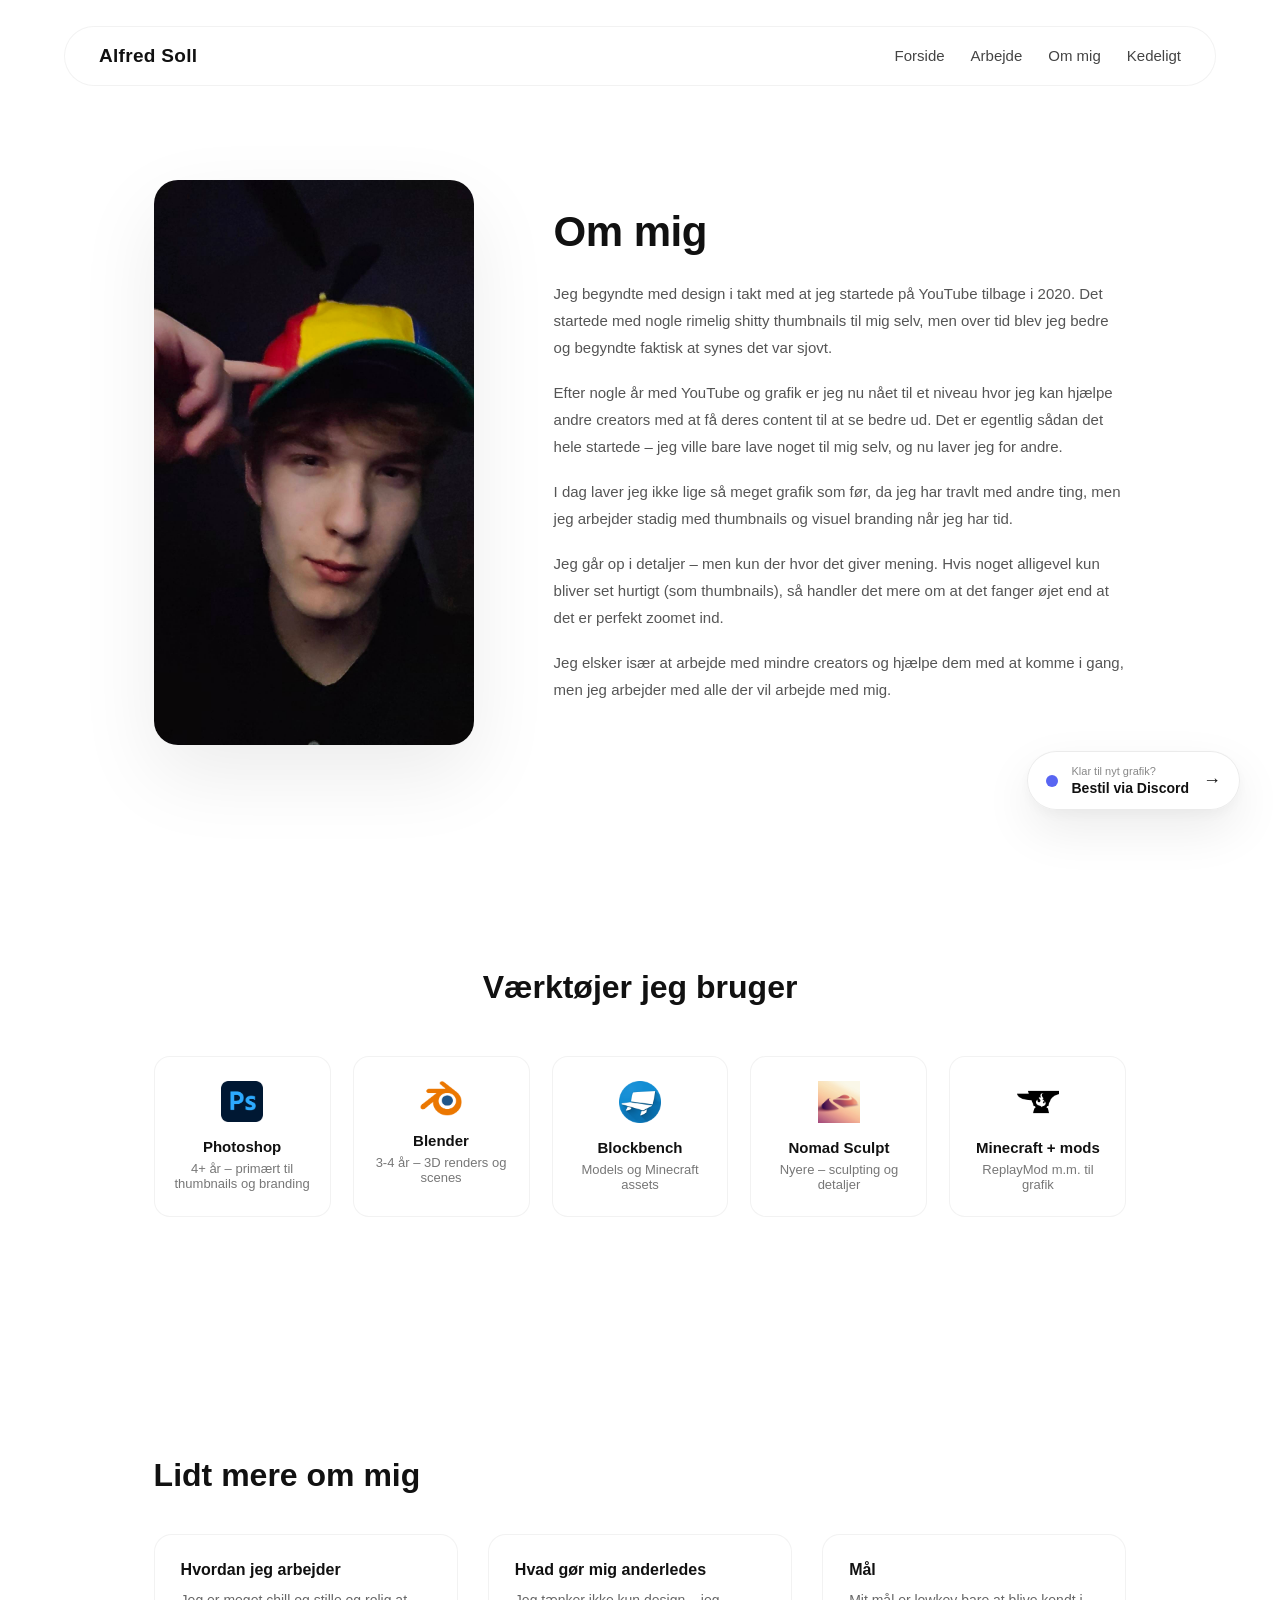
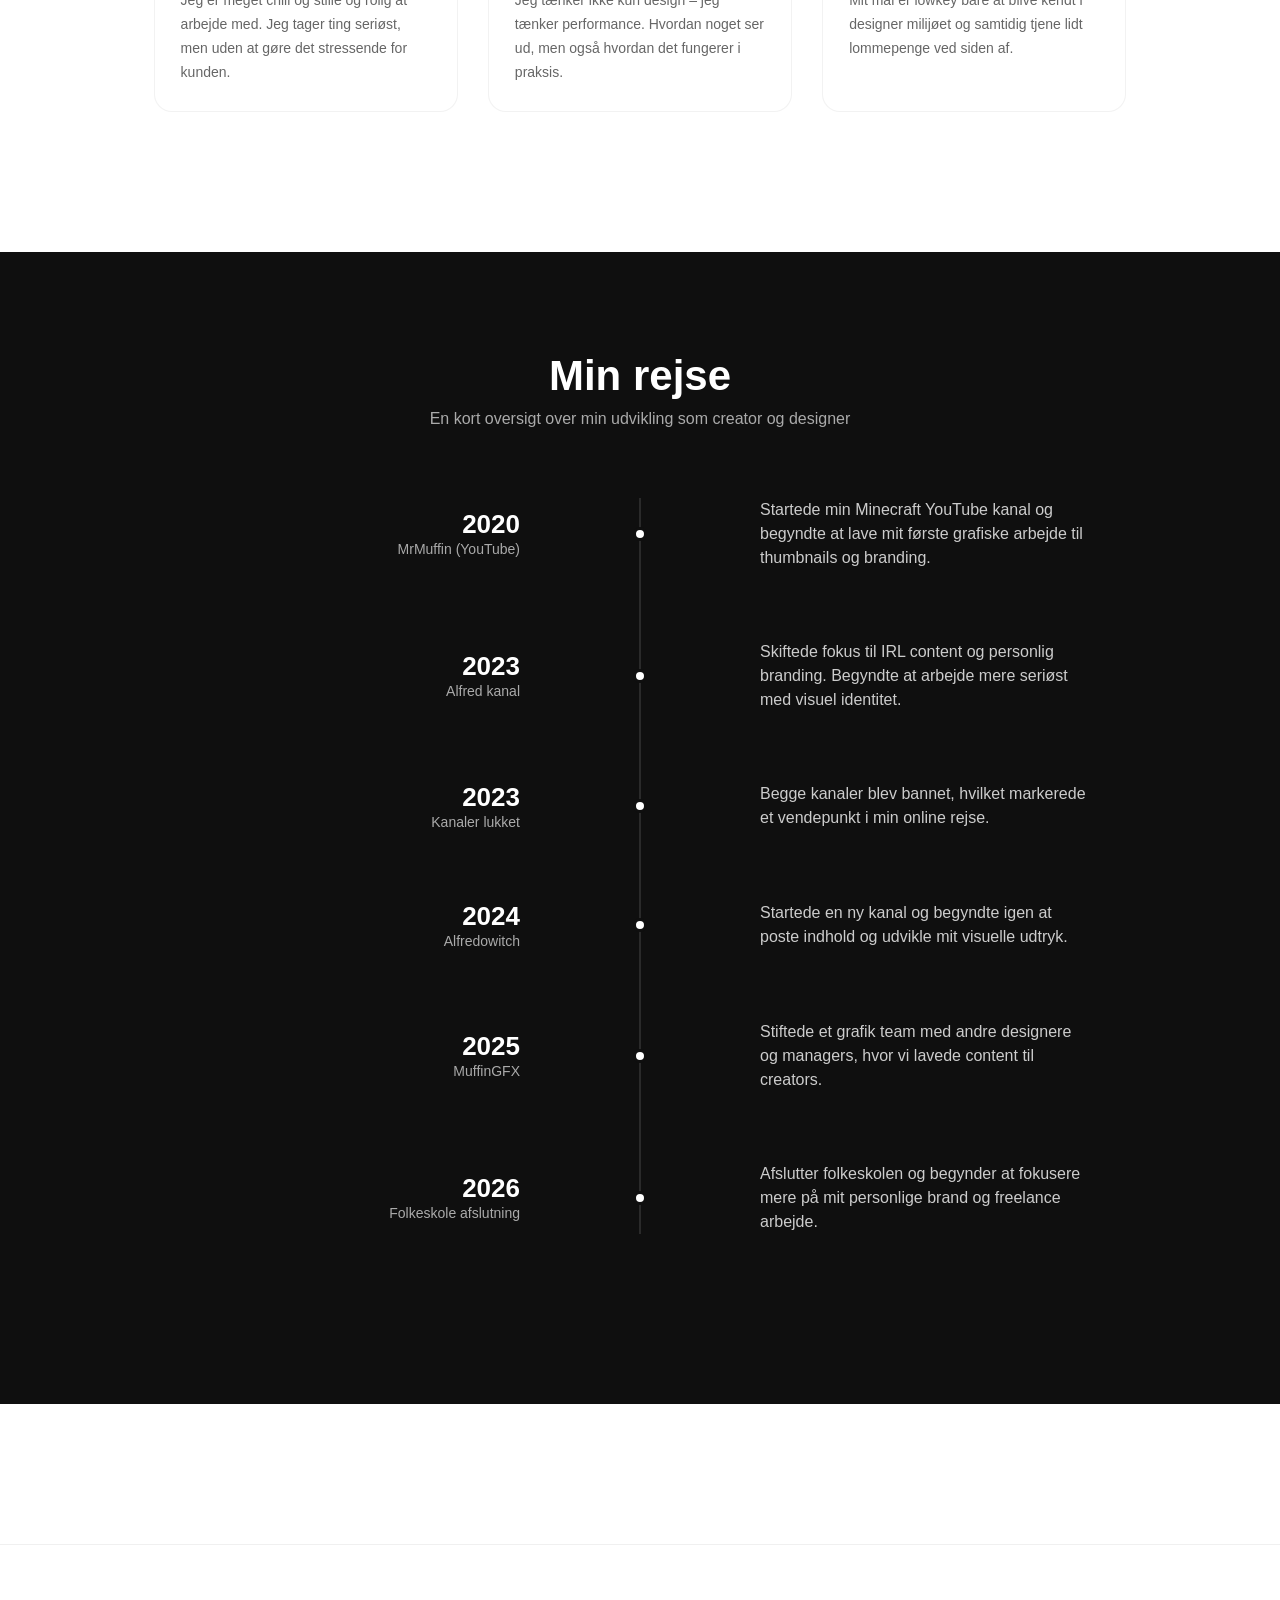
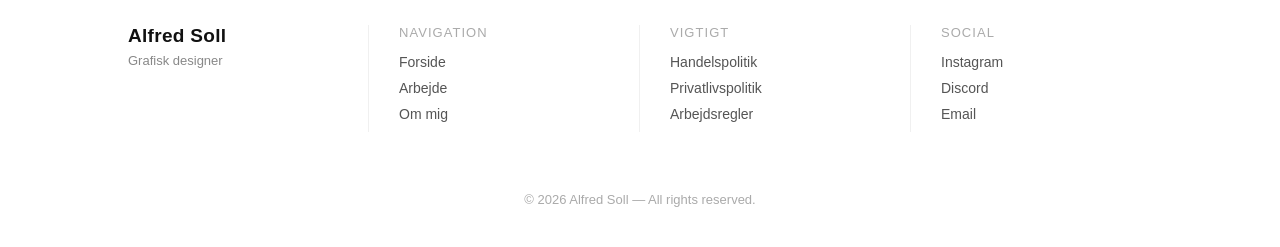
==== commit b11dc2c5: "Update about.html" ====
--- a/about.html
+++ b/about.html
@@ -49,7 +49,7 @@
     <!-- IMAGE -->
     <div class="about-image">
       <img src="billeder/sigma2.jpg" alt="Alfred Soll">
-      <span class="hidden-letter">U</span>
+      <!-- <span class="hidden-letter">U</span> -->
     </div>
 
     <!-- TEXT -->
@@ -245,7 +245,7 @@
 
 </section>
 
-<span class="hidden-letter">R</span>
+<!-- <span class="hidden-letter">R</span> -->
   
 <!-- FOOTER -->
   <footer class="footer">
--- a/about.css
+++ b/about.css
@@ -355,6 +355,113 @@
 }
 
 
+.timeline-section {
+  padding: 100px 10%;
+  background: #0f0f0f;
+  color: white;
+}
+
+.timeline-head {
+  text-align: center;
+  margin-bottom: 60px;
+}
+
+.timeline-head h2 {
+  font-size: 42px;
+  margin-bottom: 10px;
+}
+
+.timeline-head p {
+  color: #aaa;
+}
+
+.timeline {
+  position: relative;
+  max-width: 900px;
+  margin: auto;
+}
+
+/* midter linje */
+.timeline::before {
+  content: "";
+  position: absolute;
+  top: 0;
+  bottom: 0;
+  left: 50%;
+  width: 2px;
+  background: #2a2a2a;
+  transform: translateX(-50%);
+}
+
+.timeline-item {
+  display: flex;
+  justify-content: space-between;
+  align-items: center;
+  margin: 70px 0;
+  position: relative;
+  opacity: 0;
+  transform: translateY(40px);
+  animation: fadeUp 0.8s forwards;
+}
+
+.timeline-item:nth-child(1) { animation-delay: 0.1s; }
+.timeline-item:nth-child(2) { animation-delay: 0.2s; }
+.timeline-item:nth-child(3) { animation-delay: 0.3s; }
+.timeline-item:nth-child(4) { animation-delay: 0.4s; }
+.timeline-item:nth-child(5) { animation-delay: 0.5s; }
+.timeline-item:nth-child(6) { animation-delay: 0.6s; }
+
+@keyframes fadeUp {
+  to {
+    opacity: 1;
+    transform: translateY(0);
+  }
+}
+
+/* venstre side */
+.timeline-left {
+  width: 40%;
+  text-align: right;
+  padding-right: 30px;
+}
+
+.timeline-left h3 {
+  margin: 0;
+  font-size: 26px;
+  font-weight: 700;
+}
+
+.timeline-left span {
+  color: #aaa;
+  font-size: 14px;
+}
+
+/* højre side */
+.timeline-right {
+  width: 40%;
+  padding-left: 30px;
+  color: #ccc;
+  line-height: 1.5;
+}
+
+/* midter prik */
+.timeline-dot {
+  width: 14px;
+  height: 14px;
+  background: white;
+  border-radius: 50%;
+  position: absolute;
+  left: 50%;
+  transform: translateX(-50%);
+  border: 3px solid #0f0f0f;
+}
+
+/* hover effekt */
+.timeline-item:hover .timeline-dot {
+  transform: translateX(-50%) scale(1.3);
+  transition: 0.2s ease;
+}
+
 .hidden-letter{
   display: inline-block;
 
@@ -376,25 +483,3 @@
   background: rgba(0,0,0,0.15);
   transform: scale(1.05);
 }
-
-.hidden-letter{
-  display: inline-block;
-
-  font-size: 16px;
-  font-weight: 800;
-
-  color: rgba(0,0,0,0.75);
-  background: rgba(0,0,0,0.08);
-
-  padding: 3px 7px;
-  border-radius: 6px;
-
-  cursor: pointer;
-  user-select: none;
-
-  transition: 0.15s ease;
-}
-.hidden-letter:hover{
-  background: rgba(0,0,0,0.15);
-  transform: scale(1.05);
-}
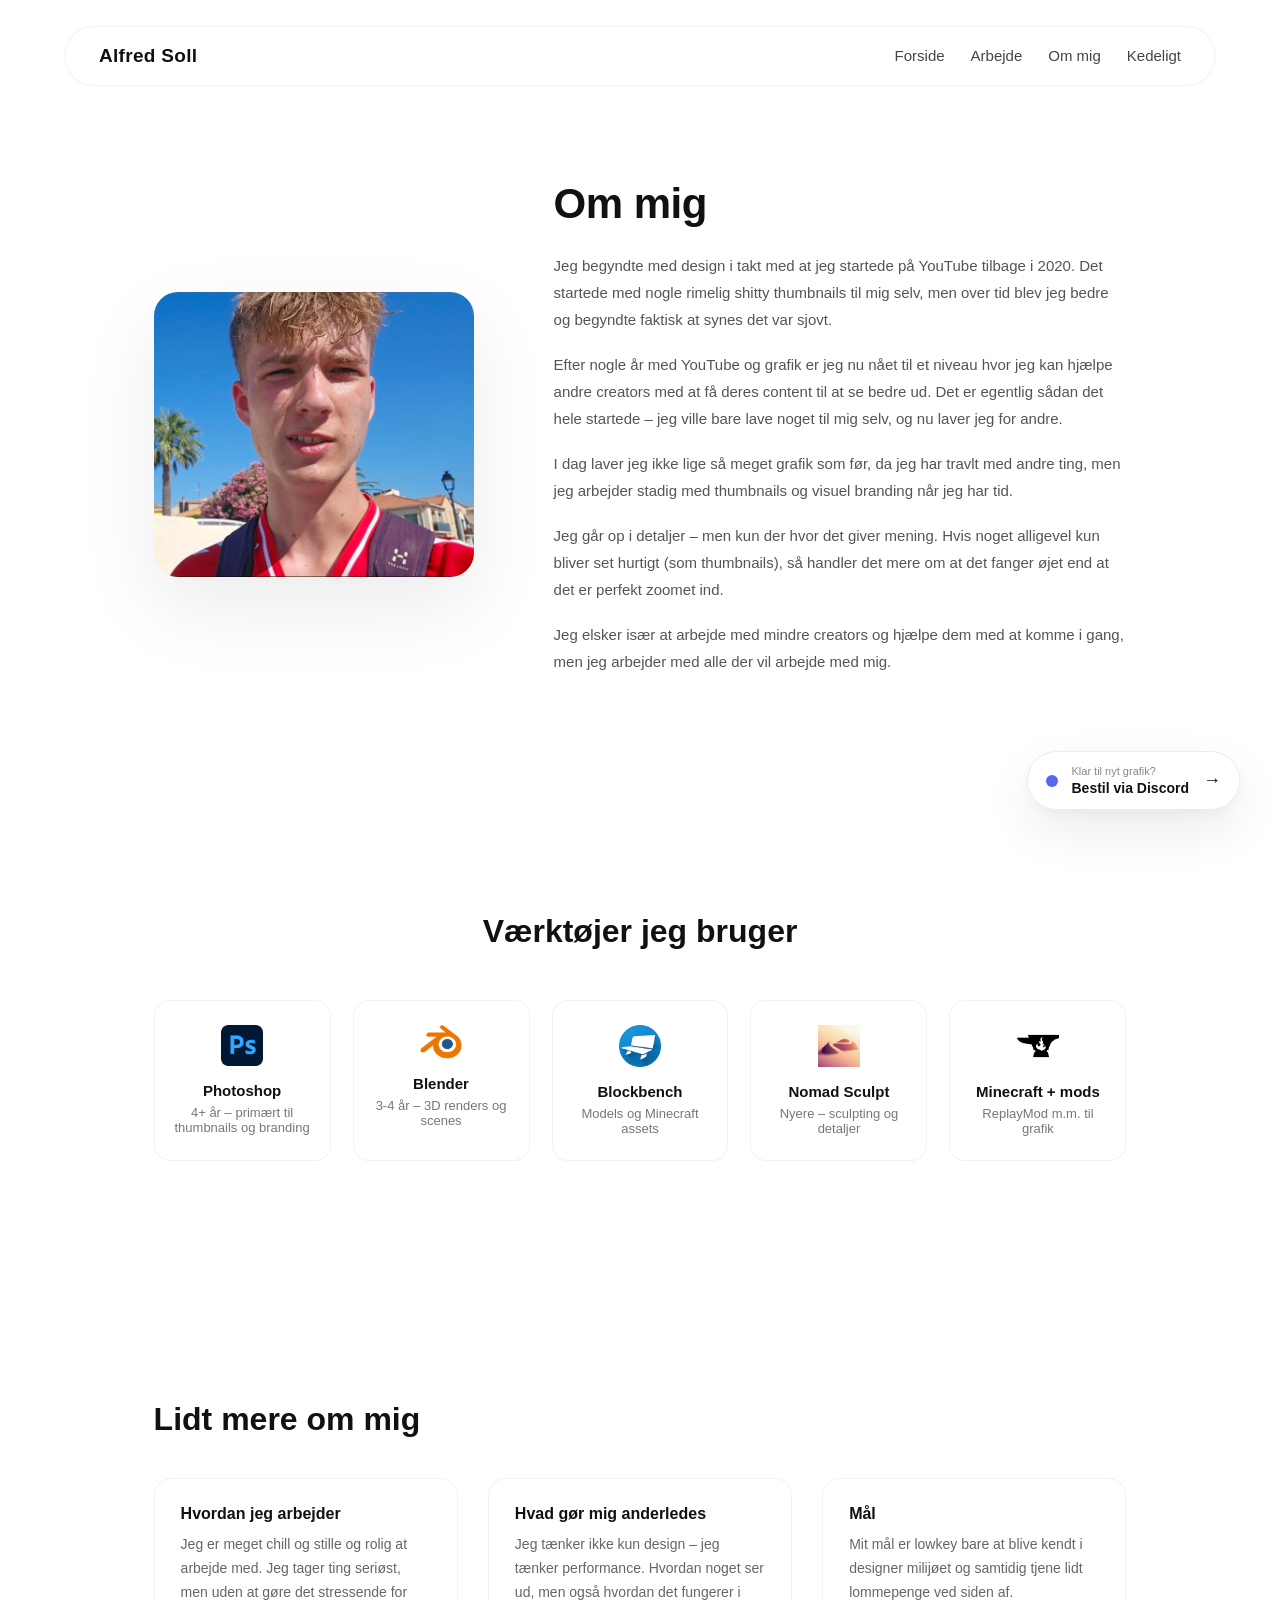
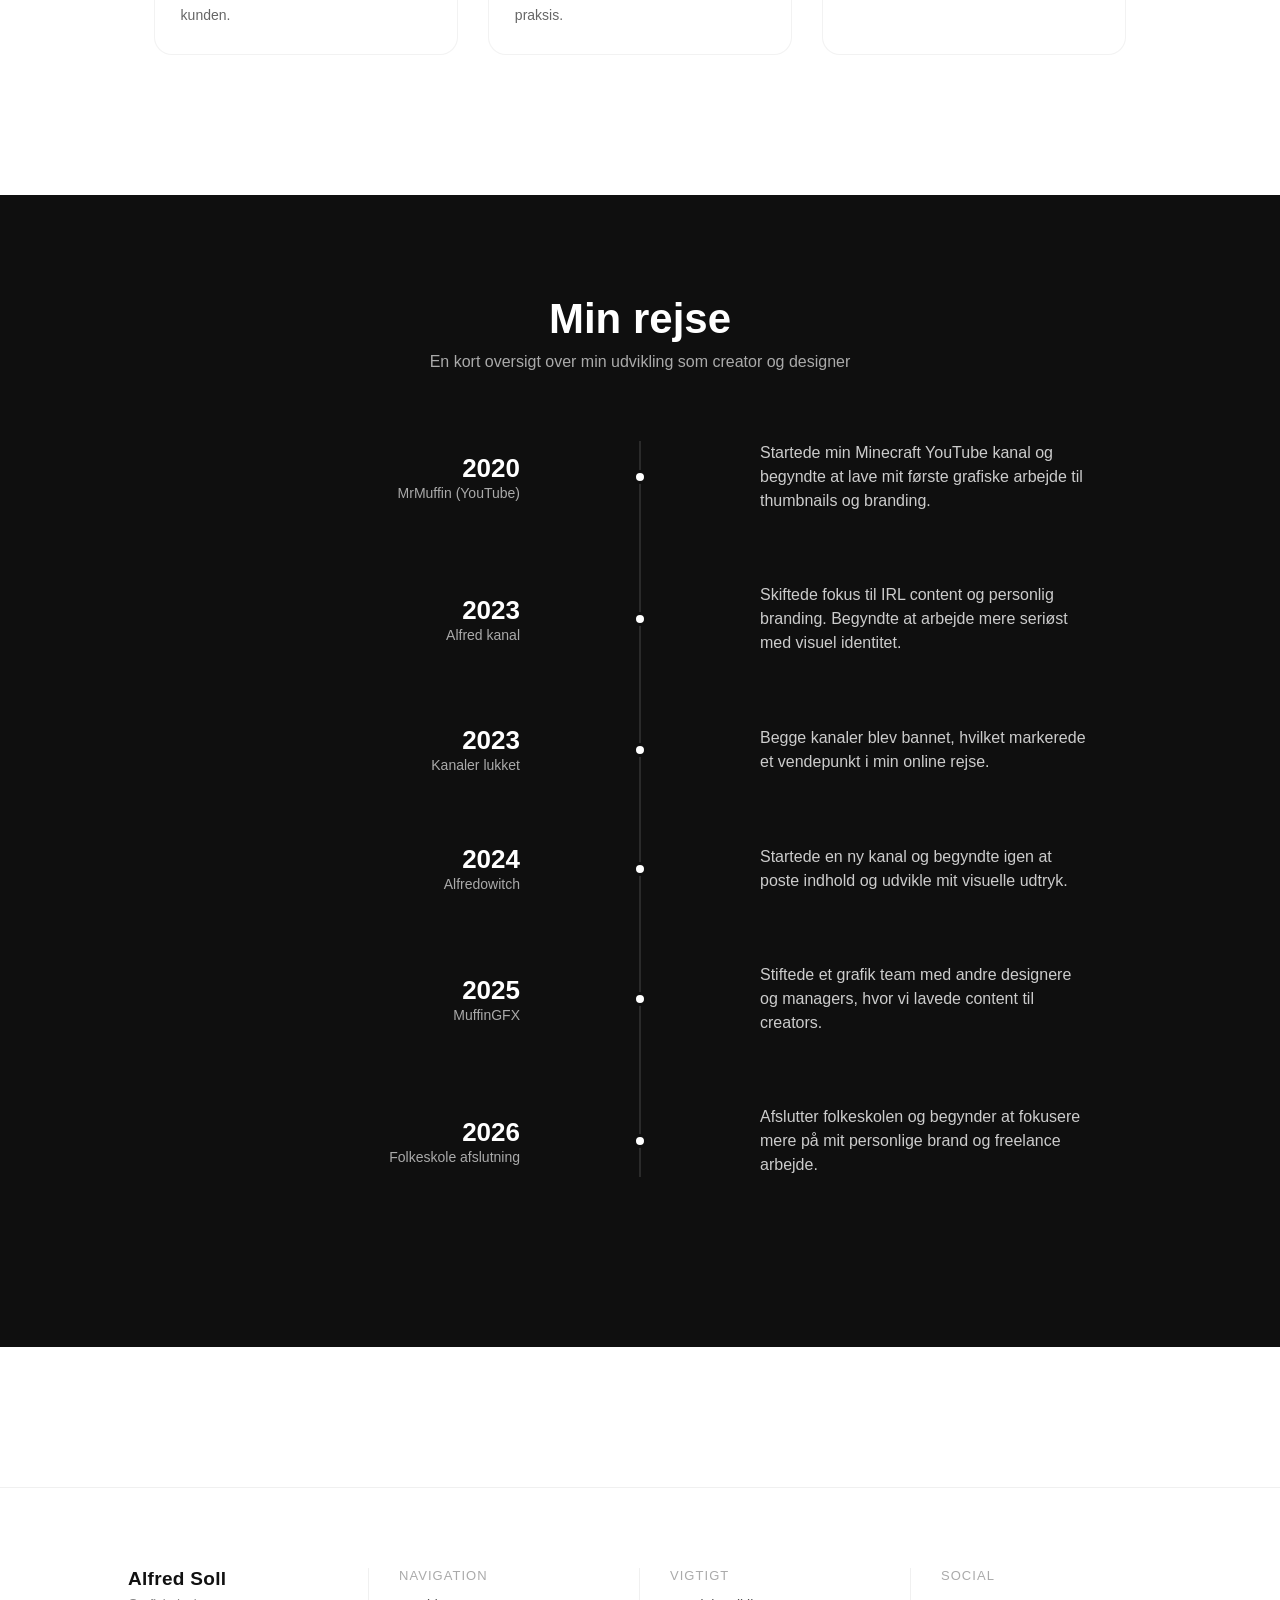
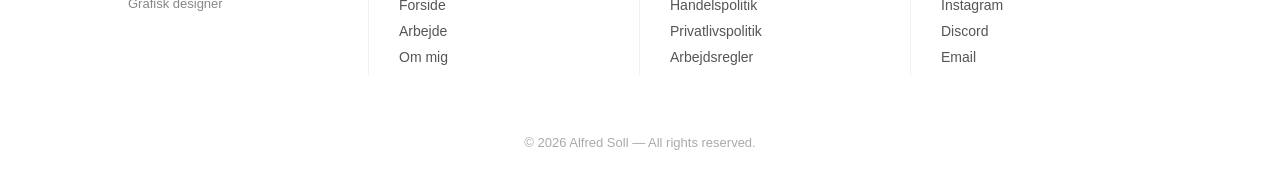
==== commit afadd8cd: "Update about.html" ====
--- a/about.html
+++ b/about.html
@@ -48,7 +48,7 @@
 
     <!-- IMAGE -->
     <div class="about-image">
-      <img src="billeder/sigma2.jpg" alt="Alfred Soll">
+      <img src="billeder/wchat.png" alt="Alfred Soll">
       <!-- <span class="hidden-letter">U</span> -->
     </div>
 
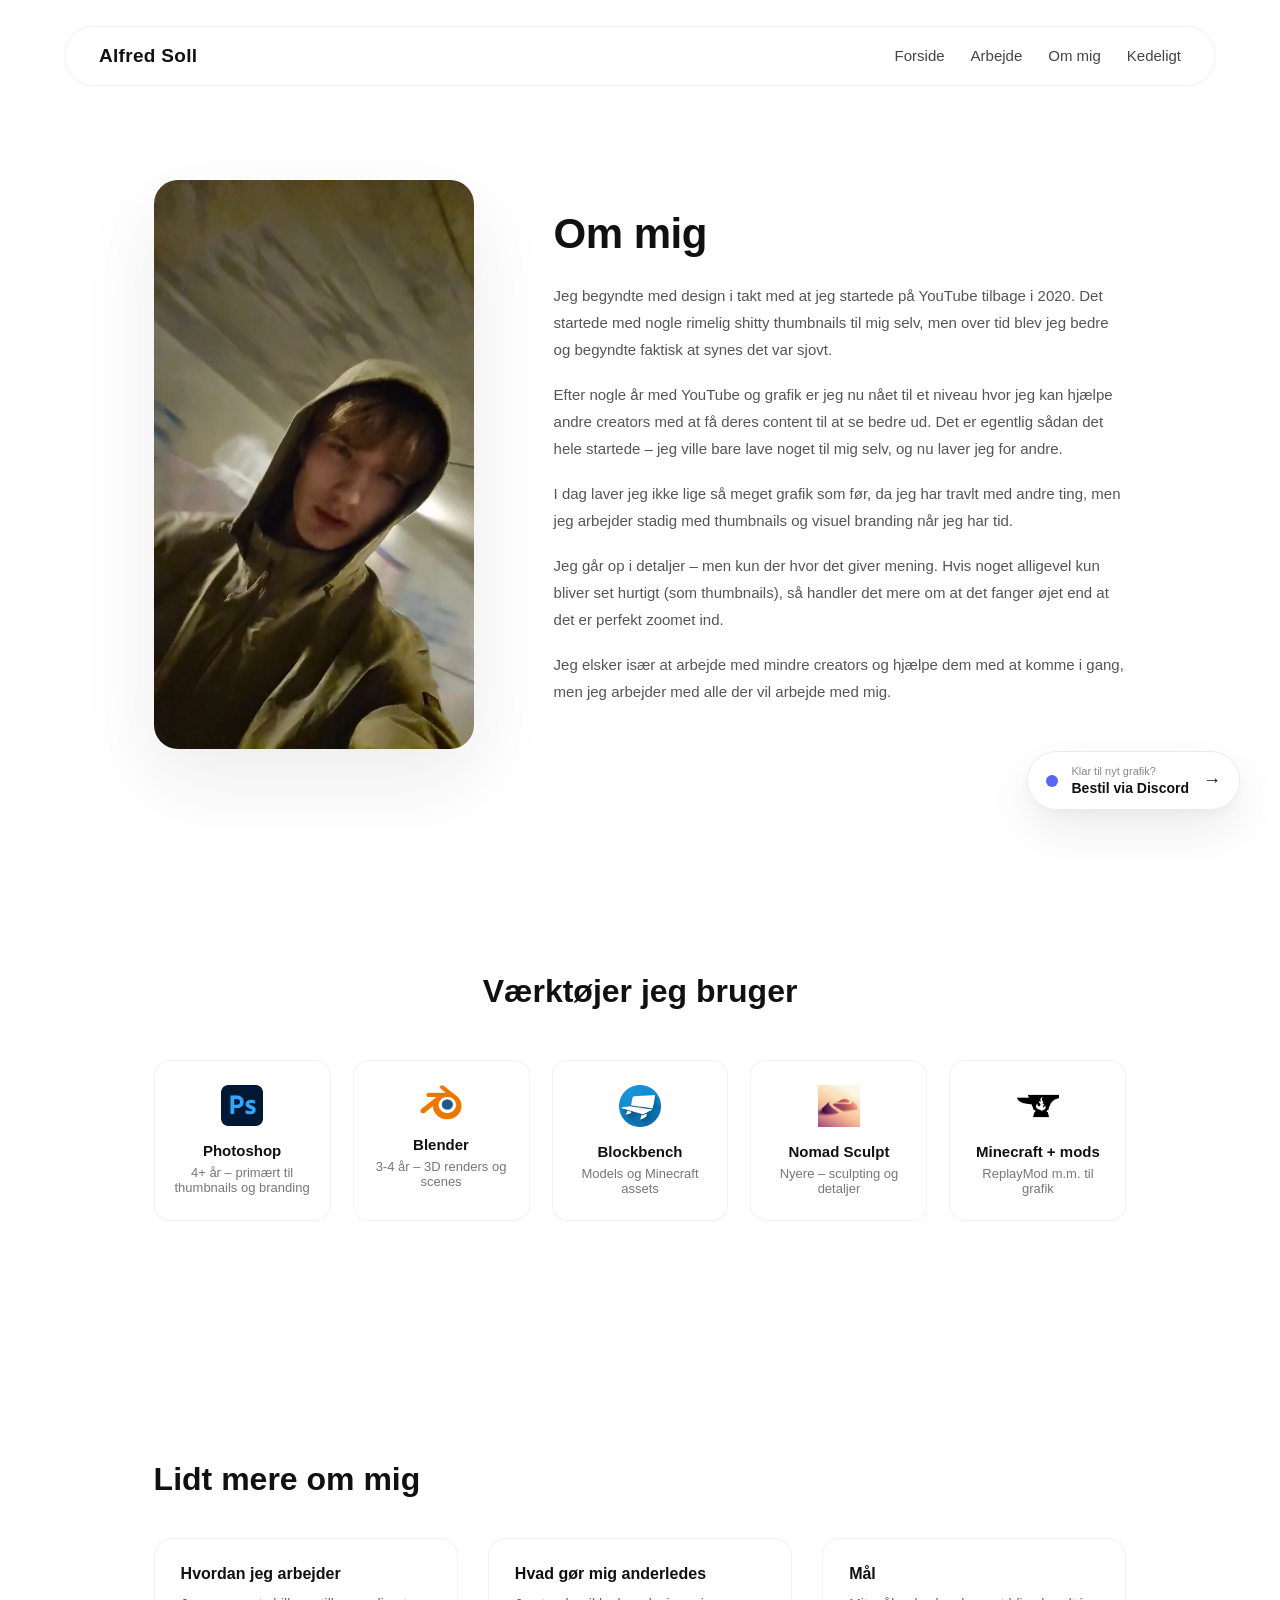
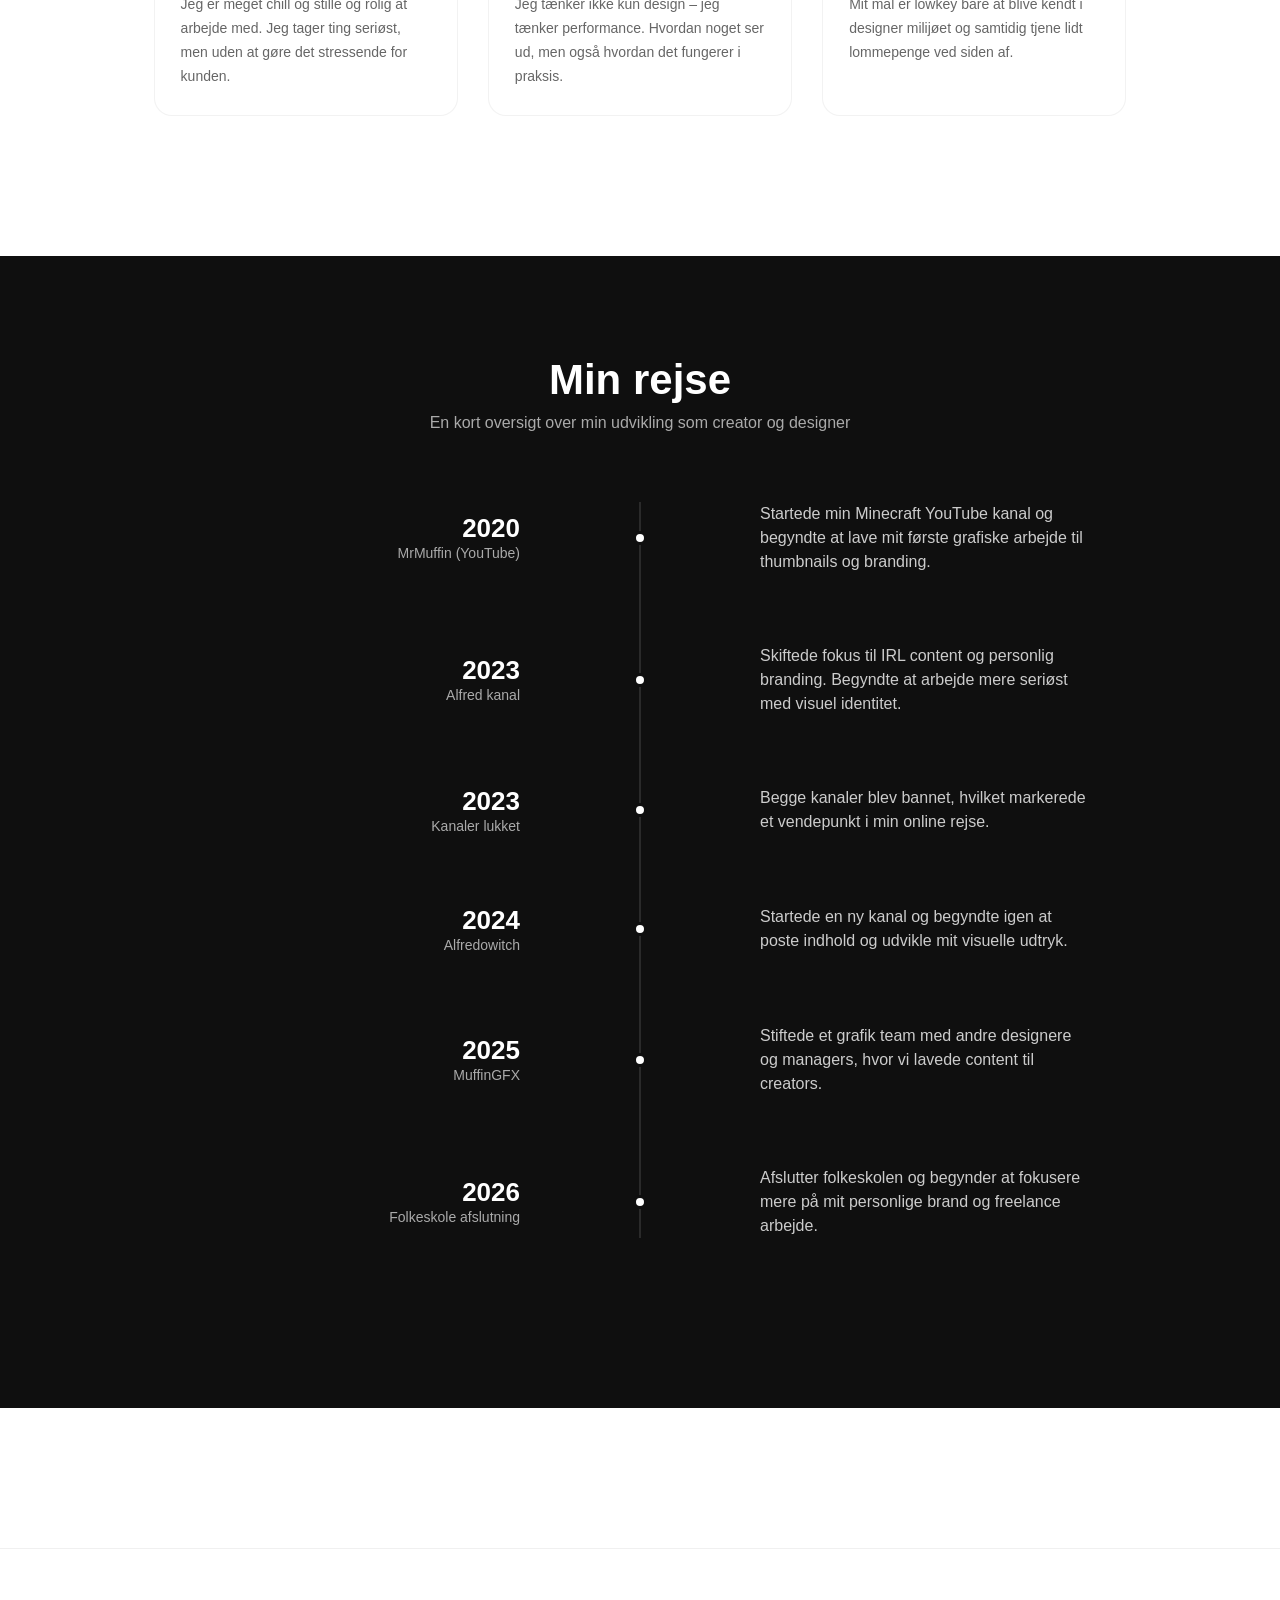
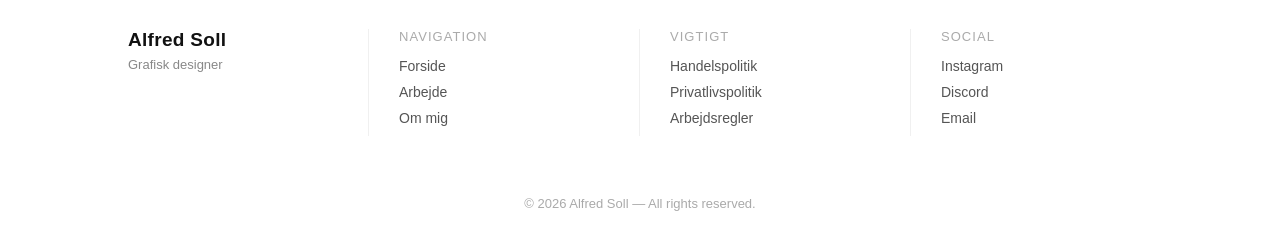
==== commit 881b04ea: "Update about.html" ====
--- a/about.html
+++ b/about.html
@@ -48,7 +48,7 @@
 
     <!-- IMAGE -->
     <div class="about-image">
-      <img src="billeder/wchat.png" alt="Alfred Soll">
+      <img src="billeder/sigma.png" alt="Alfred Soll">
       <!-- <span class="hidden-letter">U</span> -->
     </div>
 
@@ -279,7 +279,7 @@
       <div class="title">Social</div>
       <a href="https://www.instagram.com/alfred_soll/">Instagram</a>
       <a href="https://discordapp.com/users/1000572209238114454">Discord</a>
-      <a href="mailto:alfredsoll10@gmail.com">Email</a>
+      <a href="mailto:business@alfredsoll.dk">Email</a>
     </div>
 
   </div>
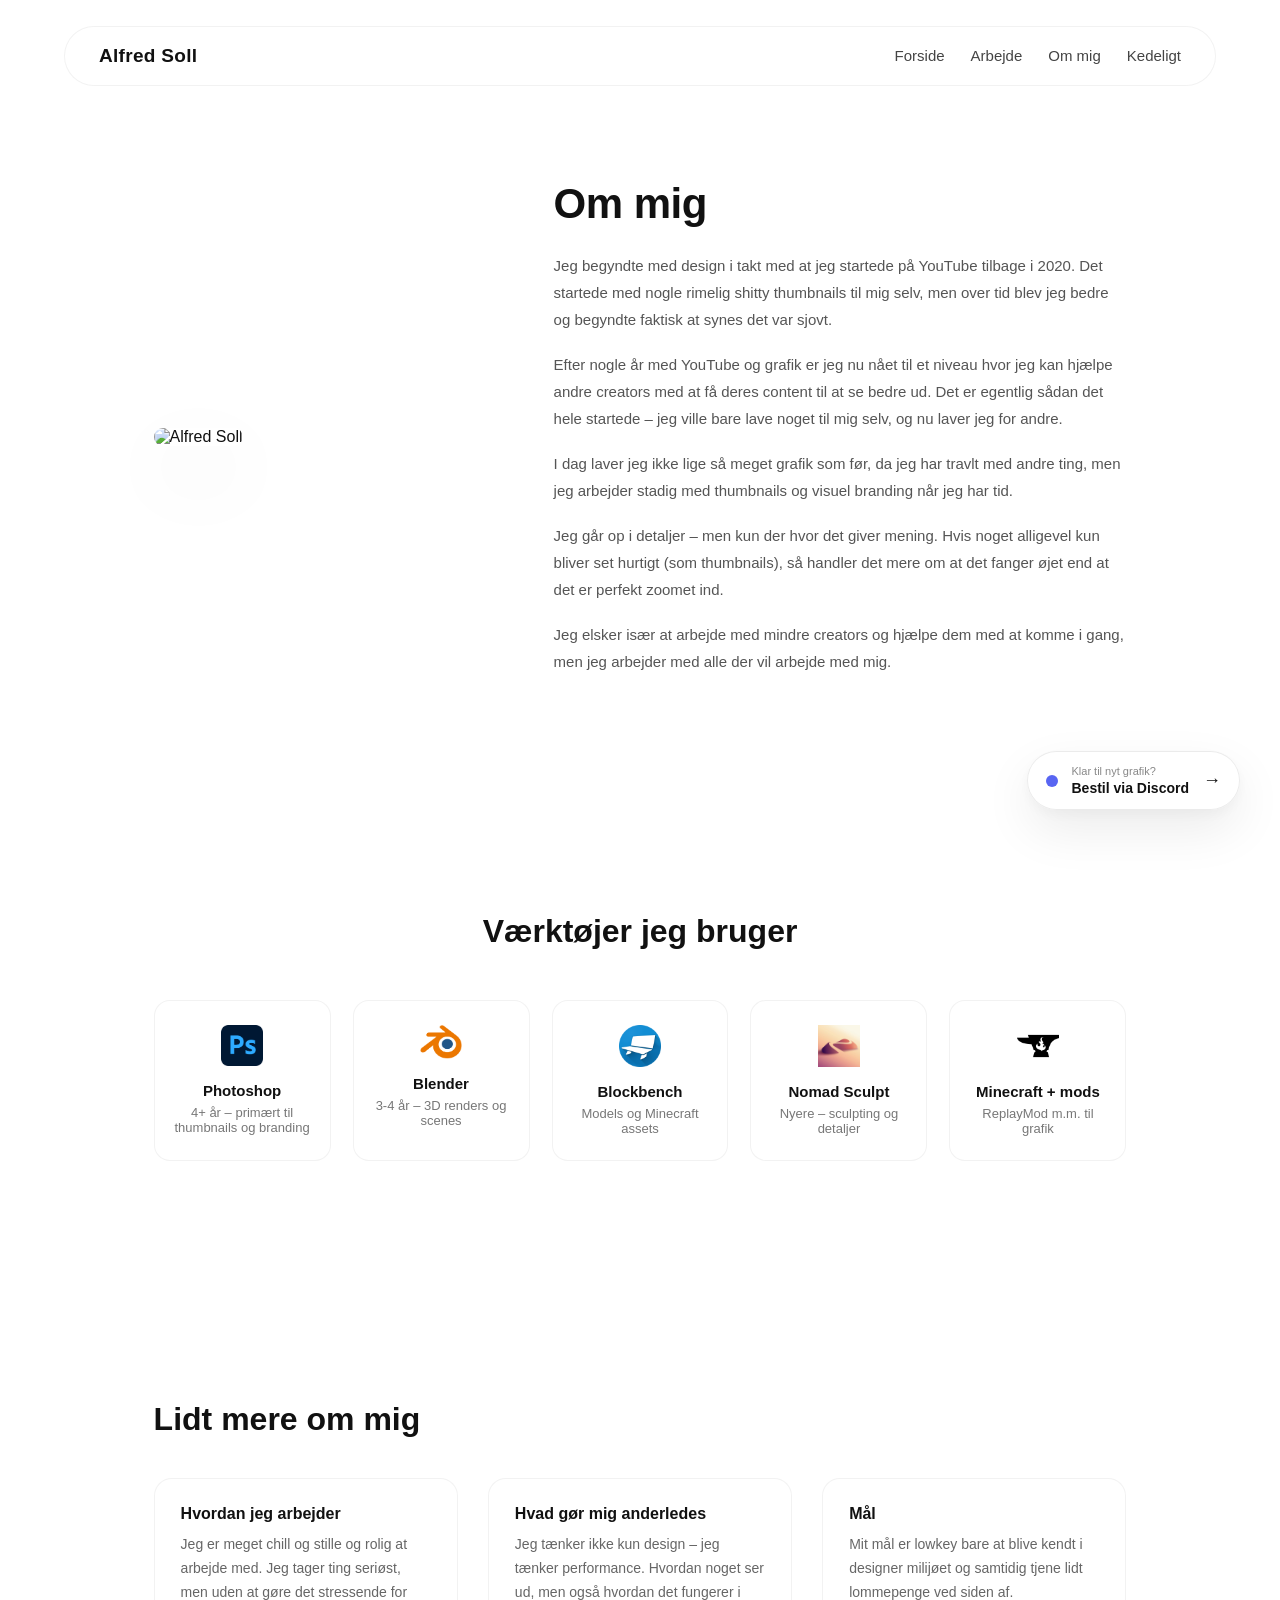
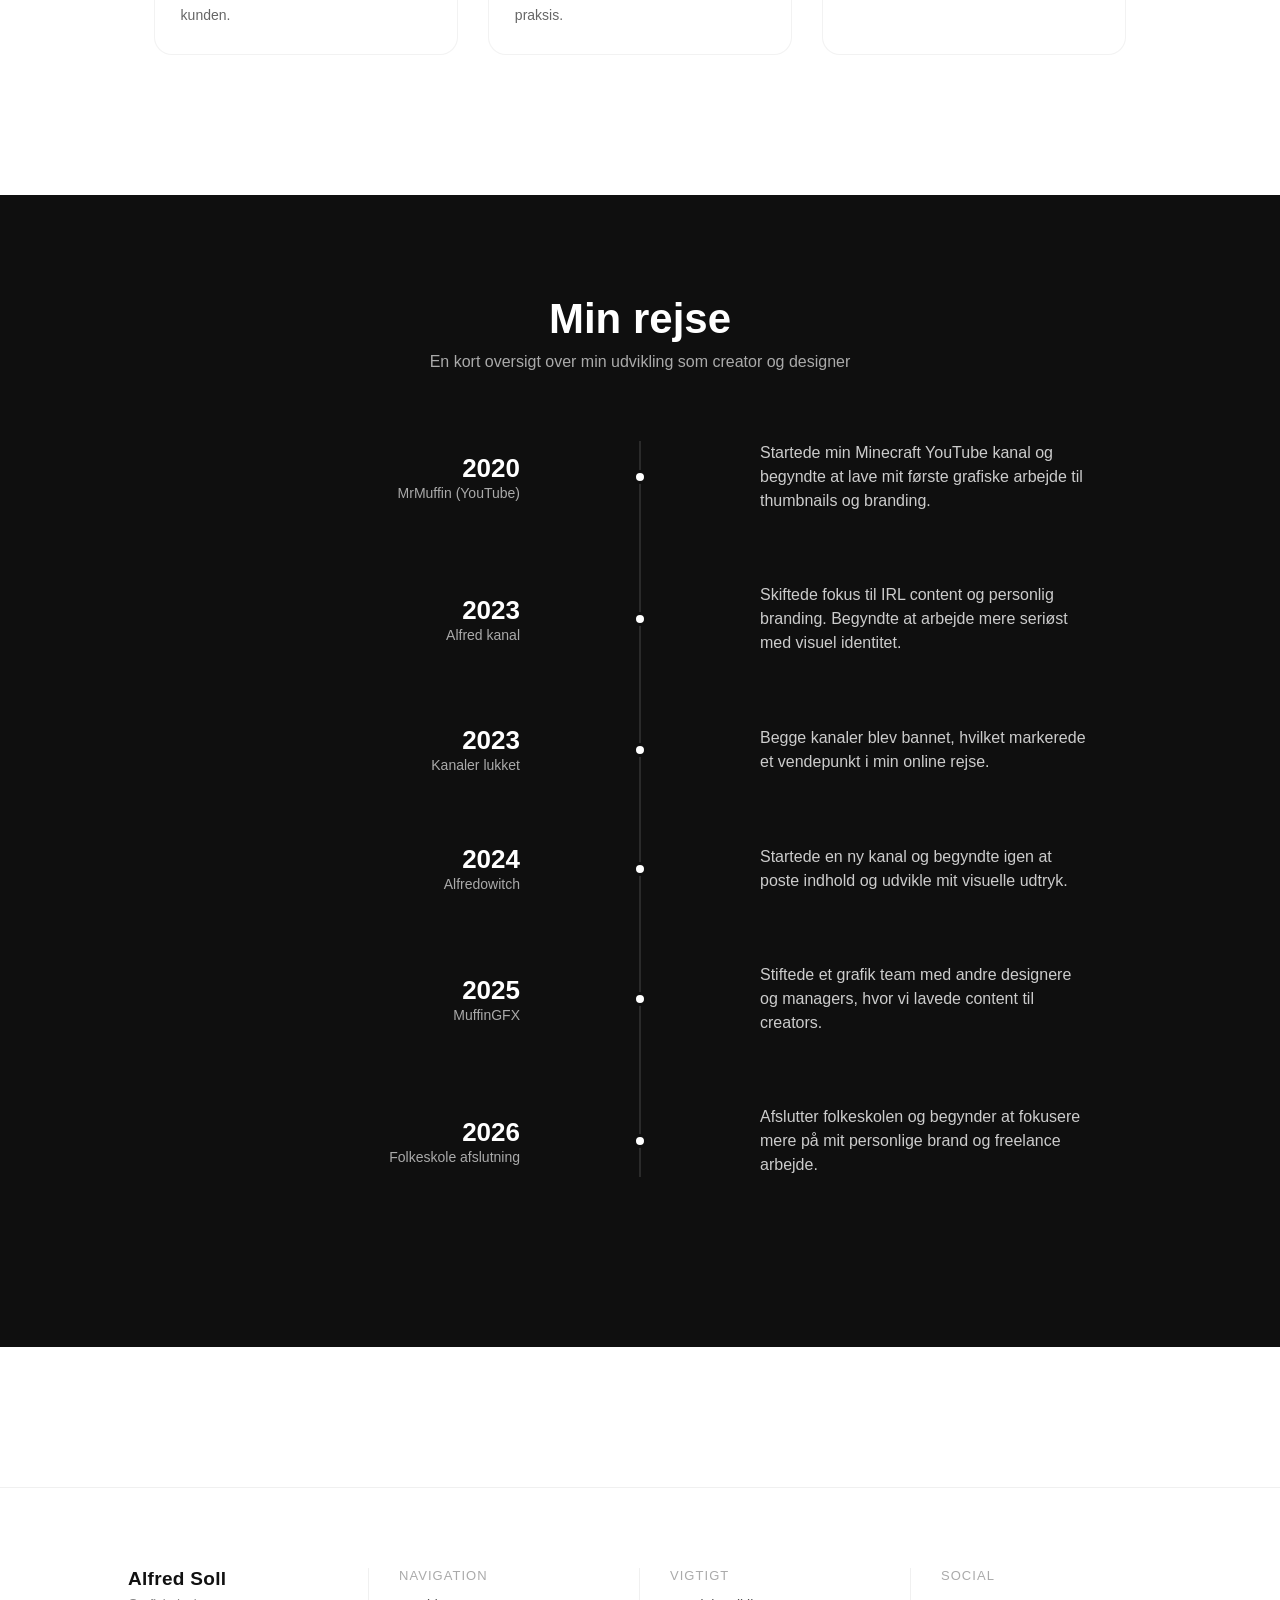
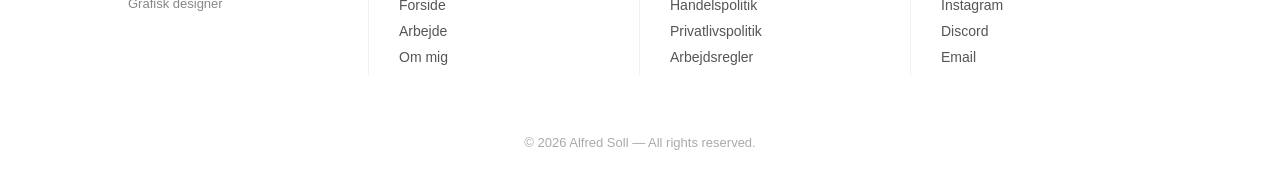
==== commit 460c0d37: "Update about.html" ====
--- a/about.html
+++ b/about.html
@@ -48,7 +48,7 @@
 
     <!-- IMAGE -->
     <div class="about-image">
-      <img src="billeder/sigma.png" alt="Alfred Soll">
+      <img src="" alt="Alfred Soll">
       <!-- <span class="hidden-letter">U</span> -->
     </div>
 
--- a/style.css
+++ b/style.css
@@ -1895,3 +1895,15 @@
   background: rgba(0,0,0,0.15);
   transform: scale(1.05);
 }
+
+
+/* Mobilvenlig swipe på reviews */
+.reviews .track {
+  touch-action: pan-y;
+  -webkit-user-select: none;
+  user-select: none;
+}
+
+.reviews .review-card img {
+  -webkit-user-drag: none;
+}
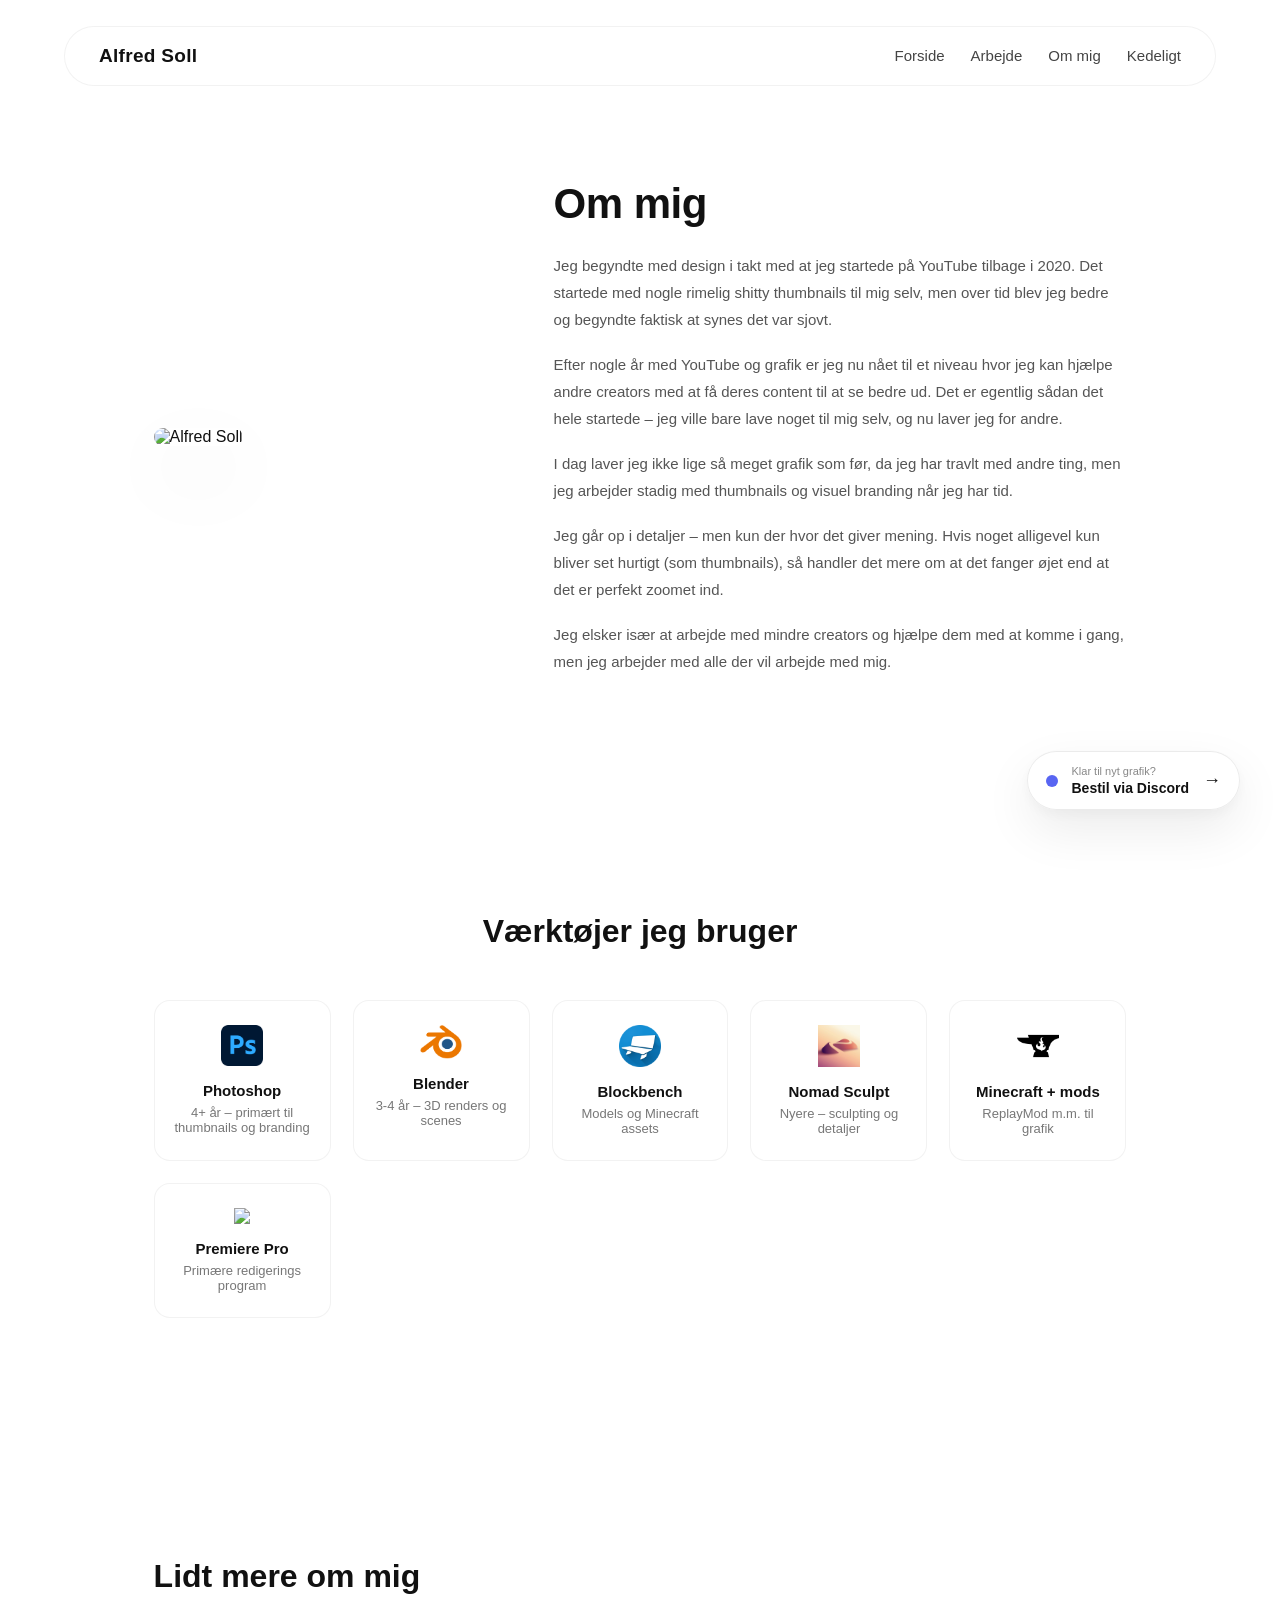
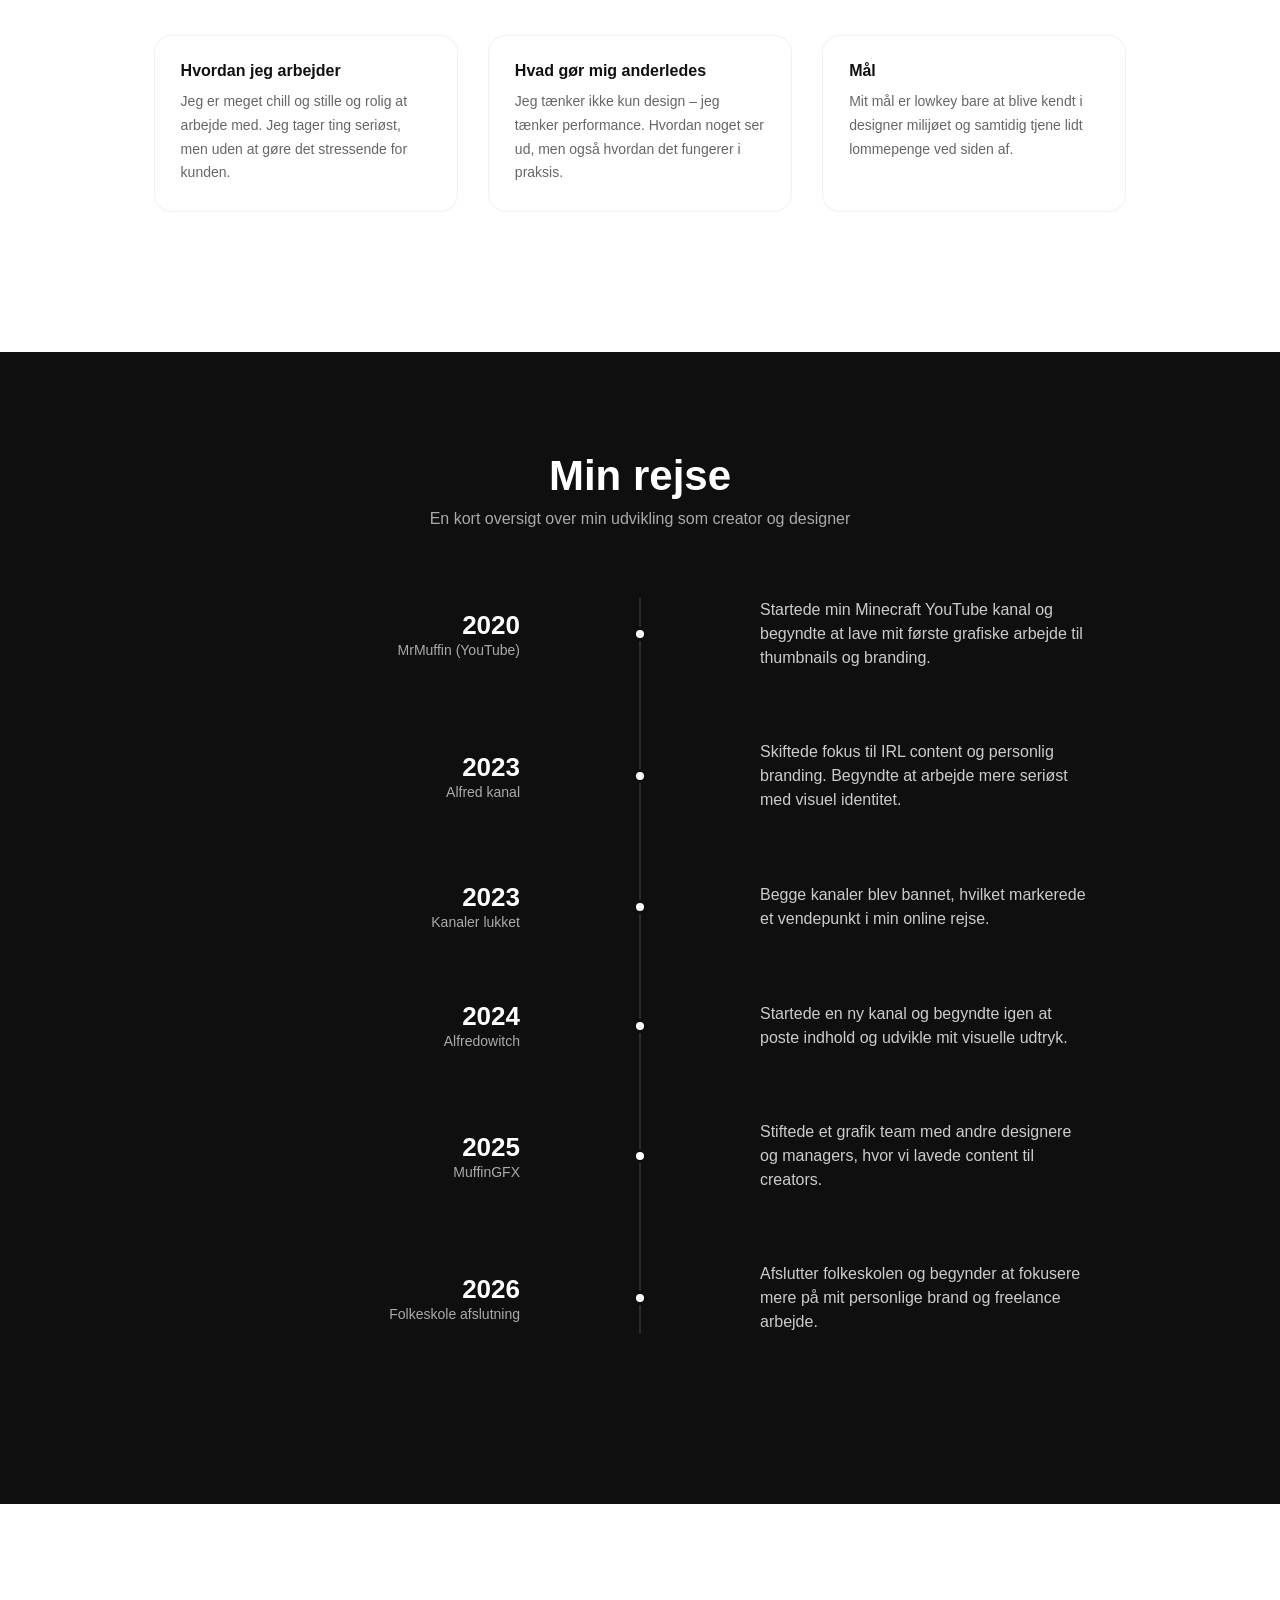
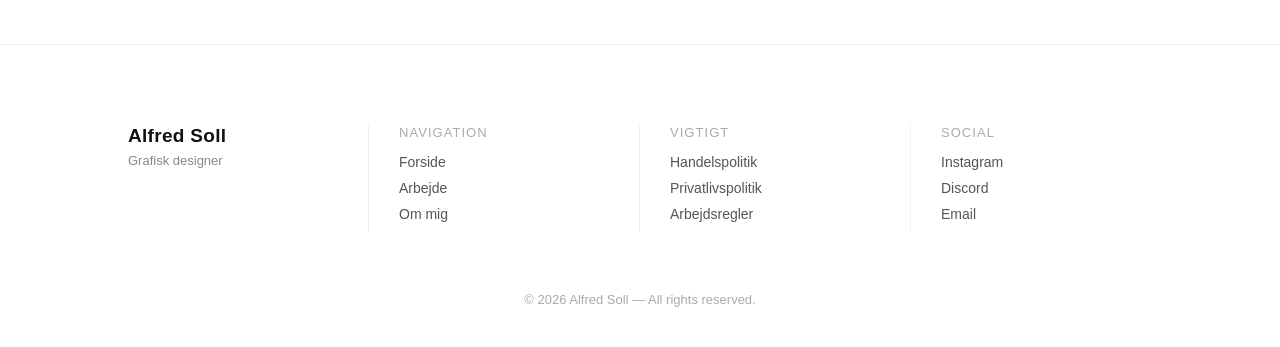
==== commit b7bd6446: "Update about.html" ====
--- a/about.html
+++ b/about.html
@@ -129,6 +129,12 @@
       <p>ReplayMod m.m. til grafik</p>
     </div>
 
+    <div class="tool">
+      <img src="tools/premierepro.png">
+      <h3>Premiere Pro</h3>
+      <p>Primære redigerings program</p>
+    </div>
+
   </div>
 
 </section>
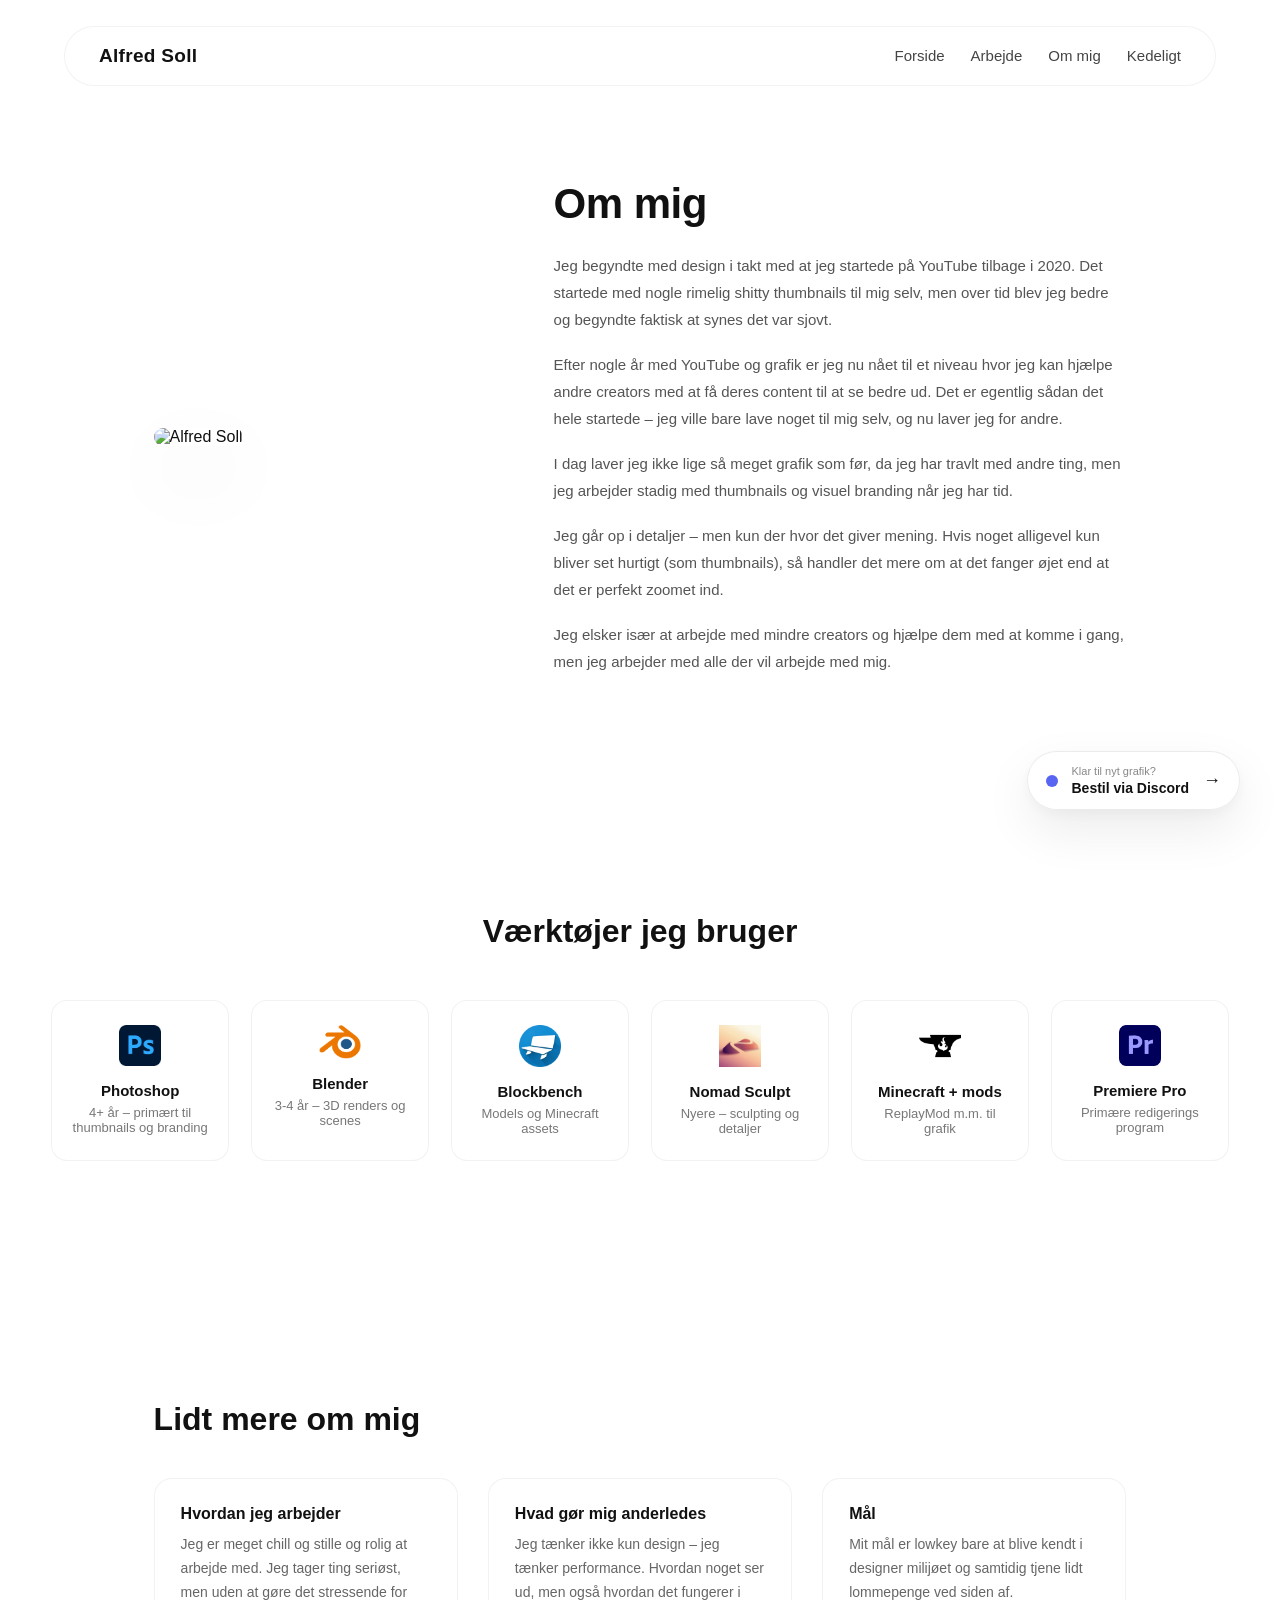
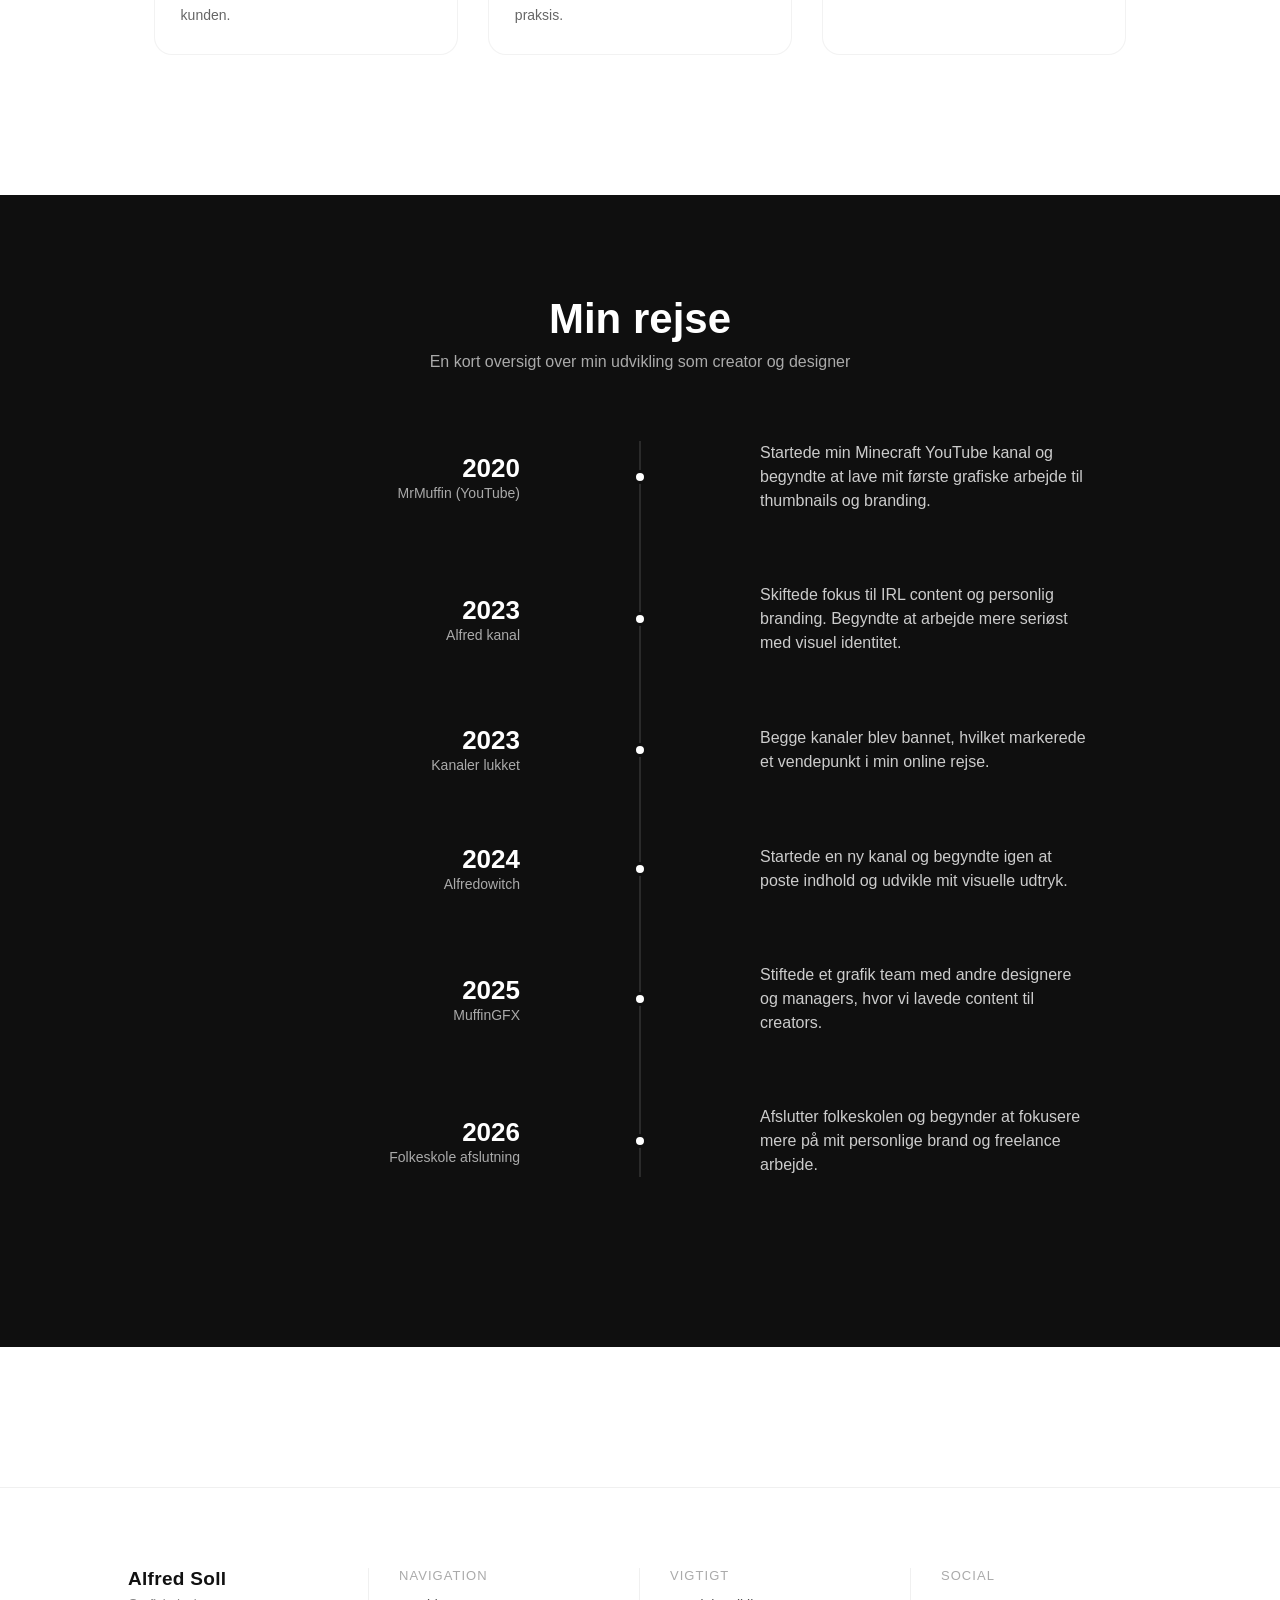
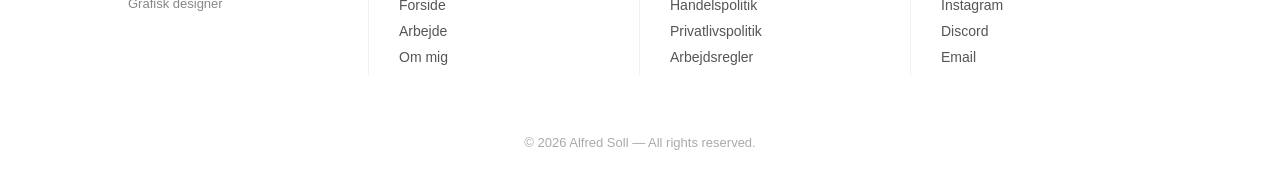
==== commit b5275426: "Update about.html" ====
--- a/about.html
+++ b/about.html
@@ -48,7 +48,7 @@
 
     <!-- IMAGE -->
     <div class="about-image">
-      <img src="" alt="Alfred Soll">
+      <img src="billeder/775260492_1042857015396223_9141814035951075381_n.jpg" alt="Alfred Soll">
       <!-- <span class="hidden-letter">U</span> -->
     </div>
 
--- a/about.css
+++ b/about.css
@@ -43,7 +43,7 @@
 
 /* TOOLS */
 .tools {
-  padding: 120px 12%;
+  padding: 120px 4%;
   text-align: center;
 }
 
@@ -56,7 +56,7 @@
   margin-top: 50px;
 
   display: grid;
-  grid-template-columns: repeat(5, 1fr);
+  grid-template-columns: repeat(6, 1fr);
   gap: 22px;
 }
 
